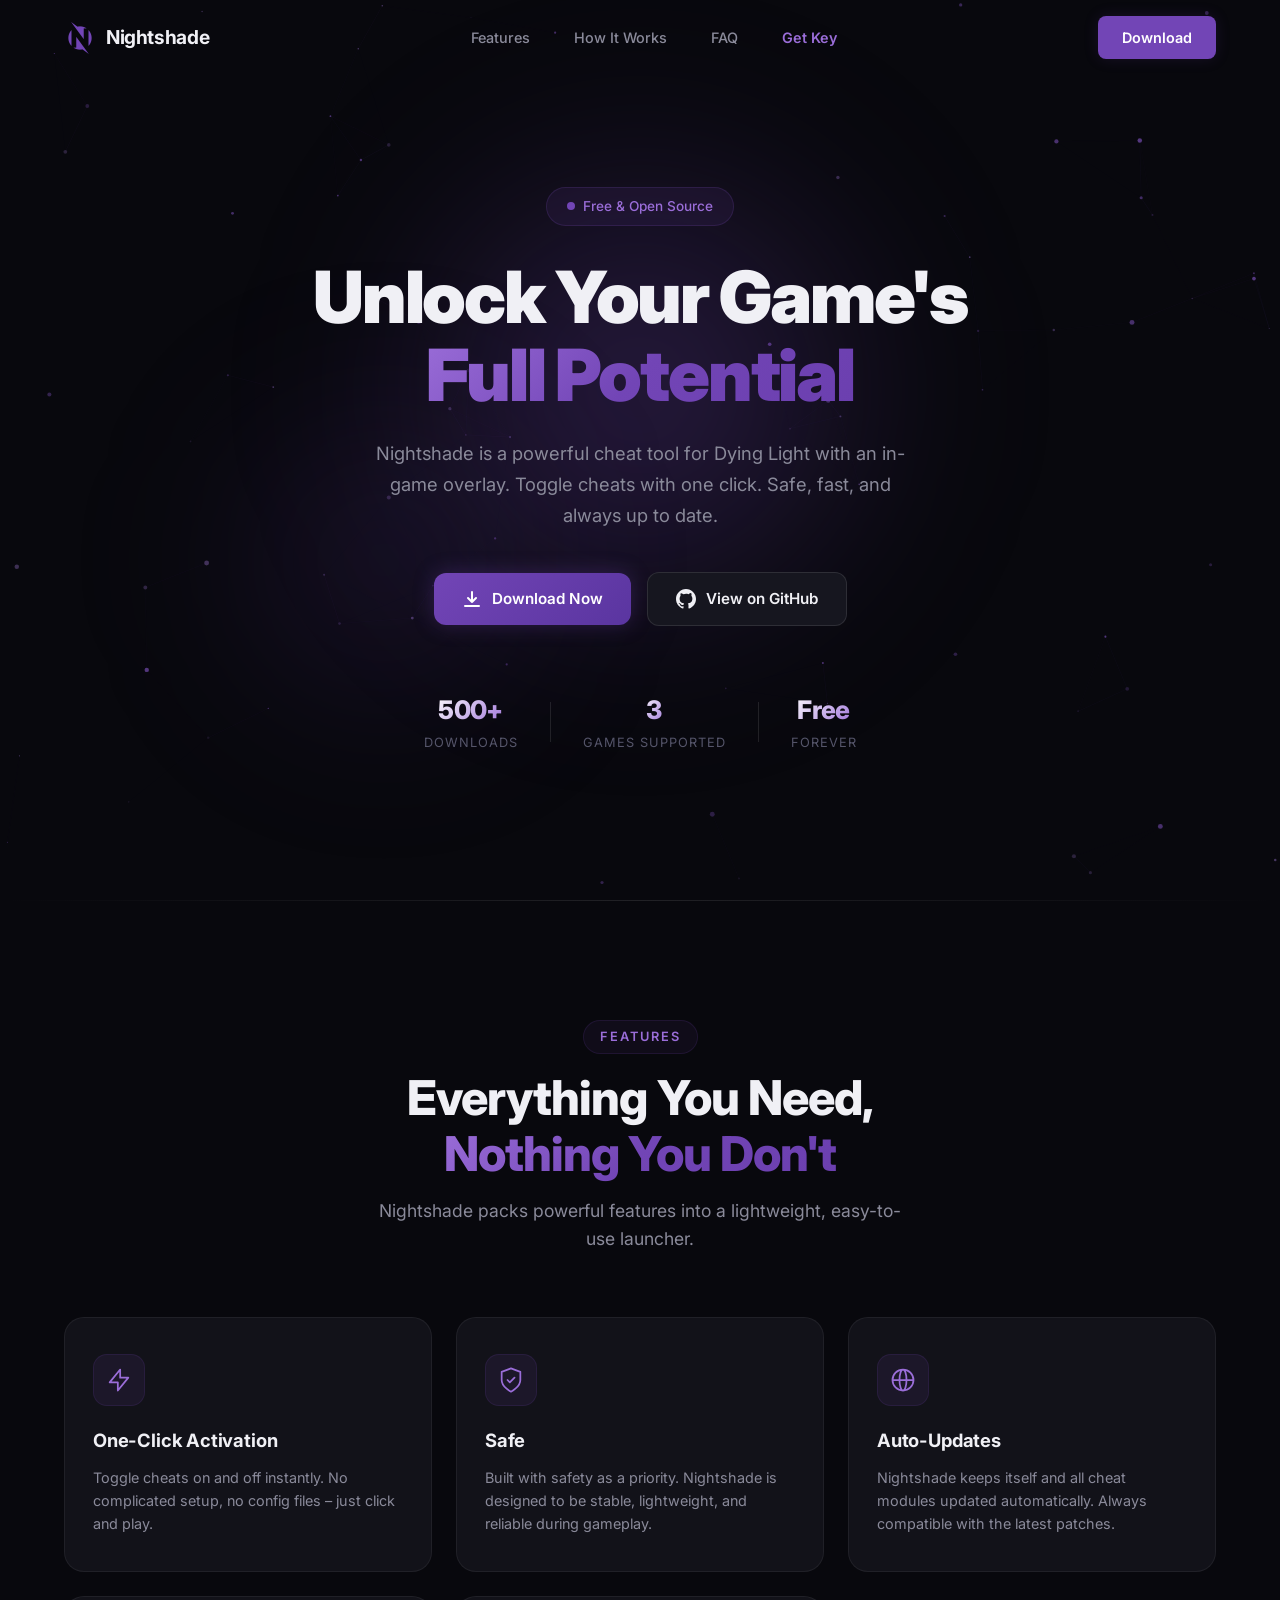
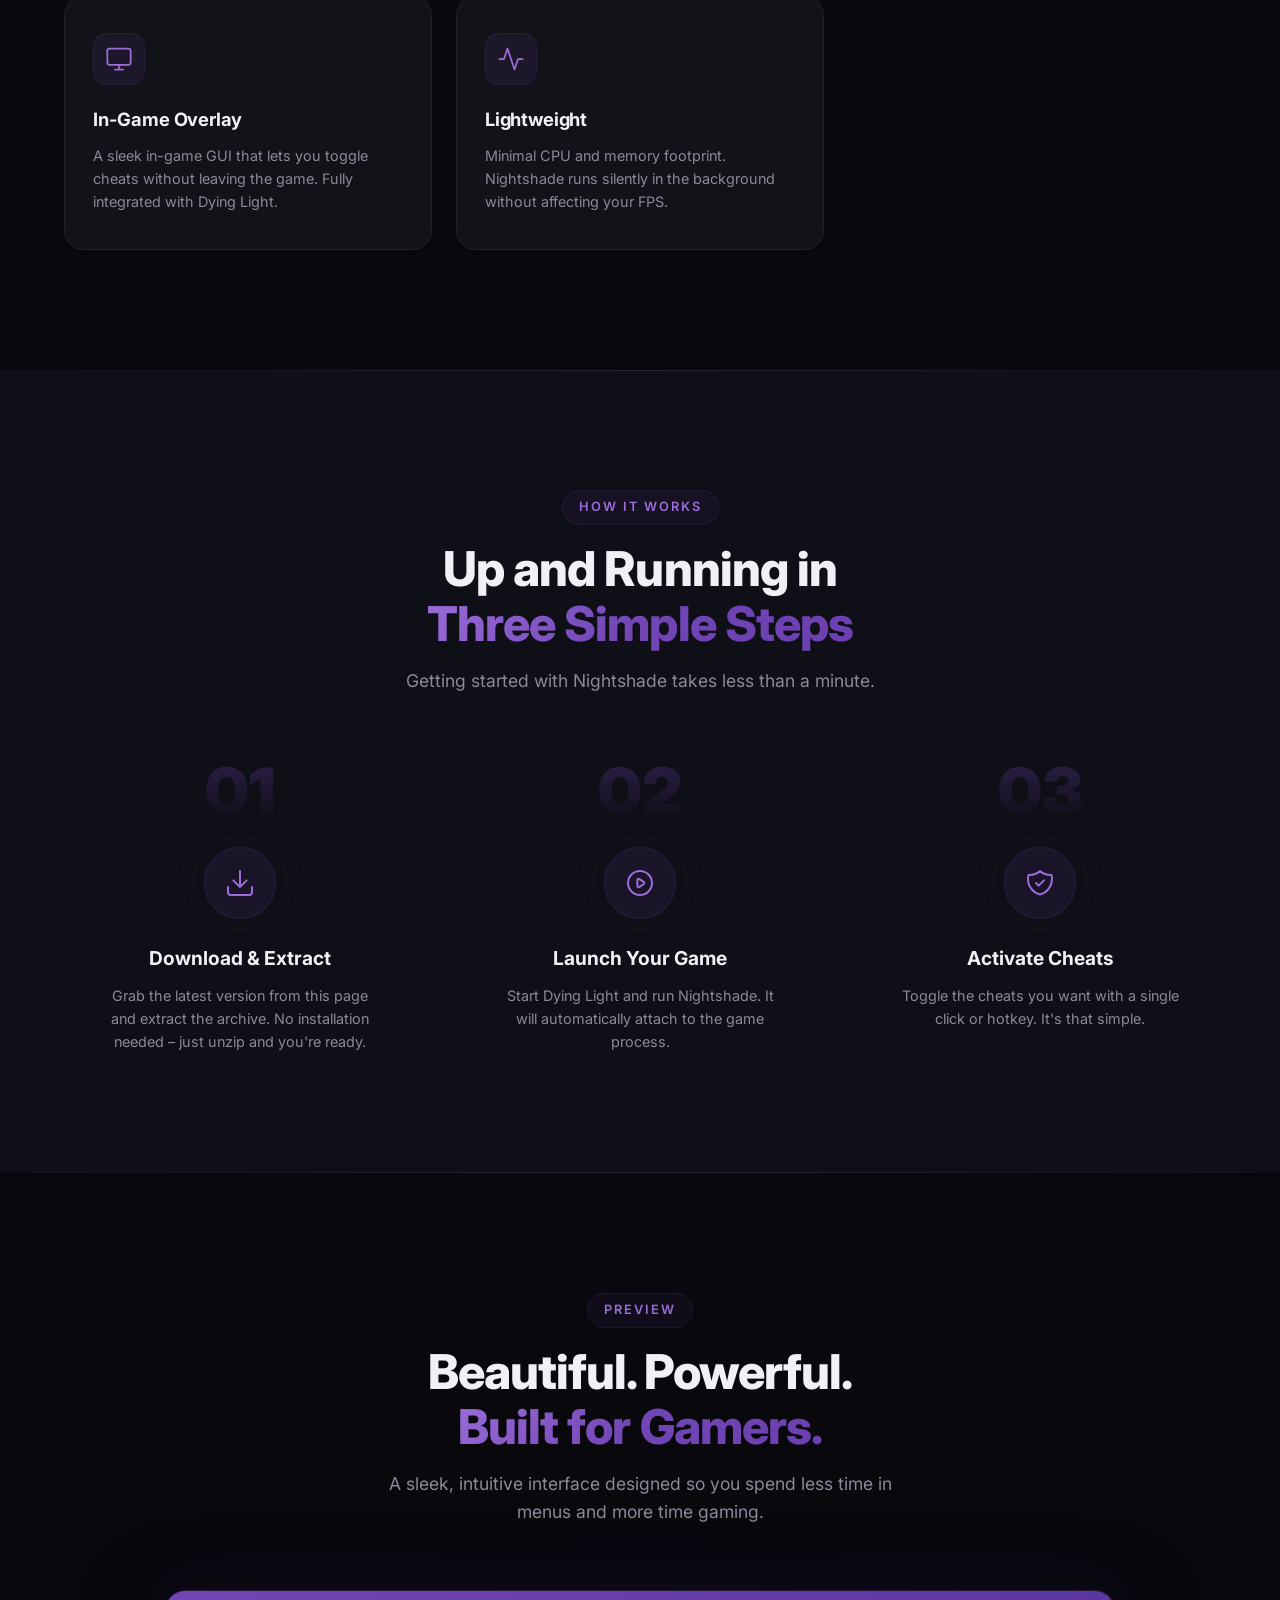
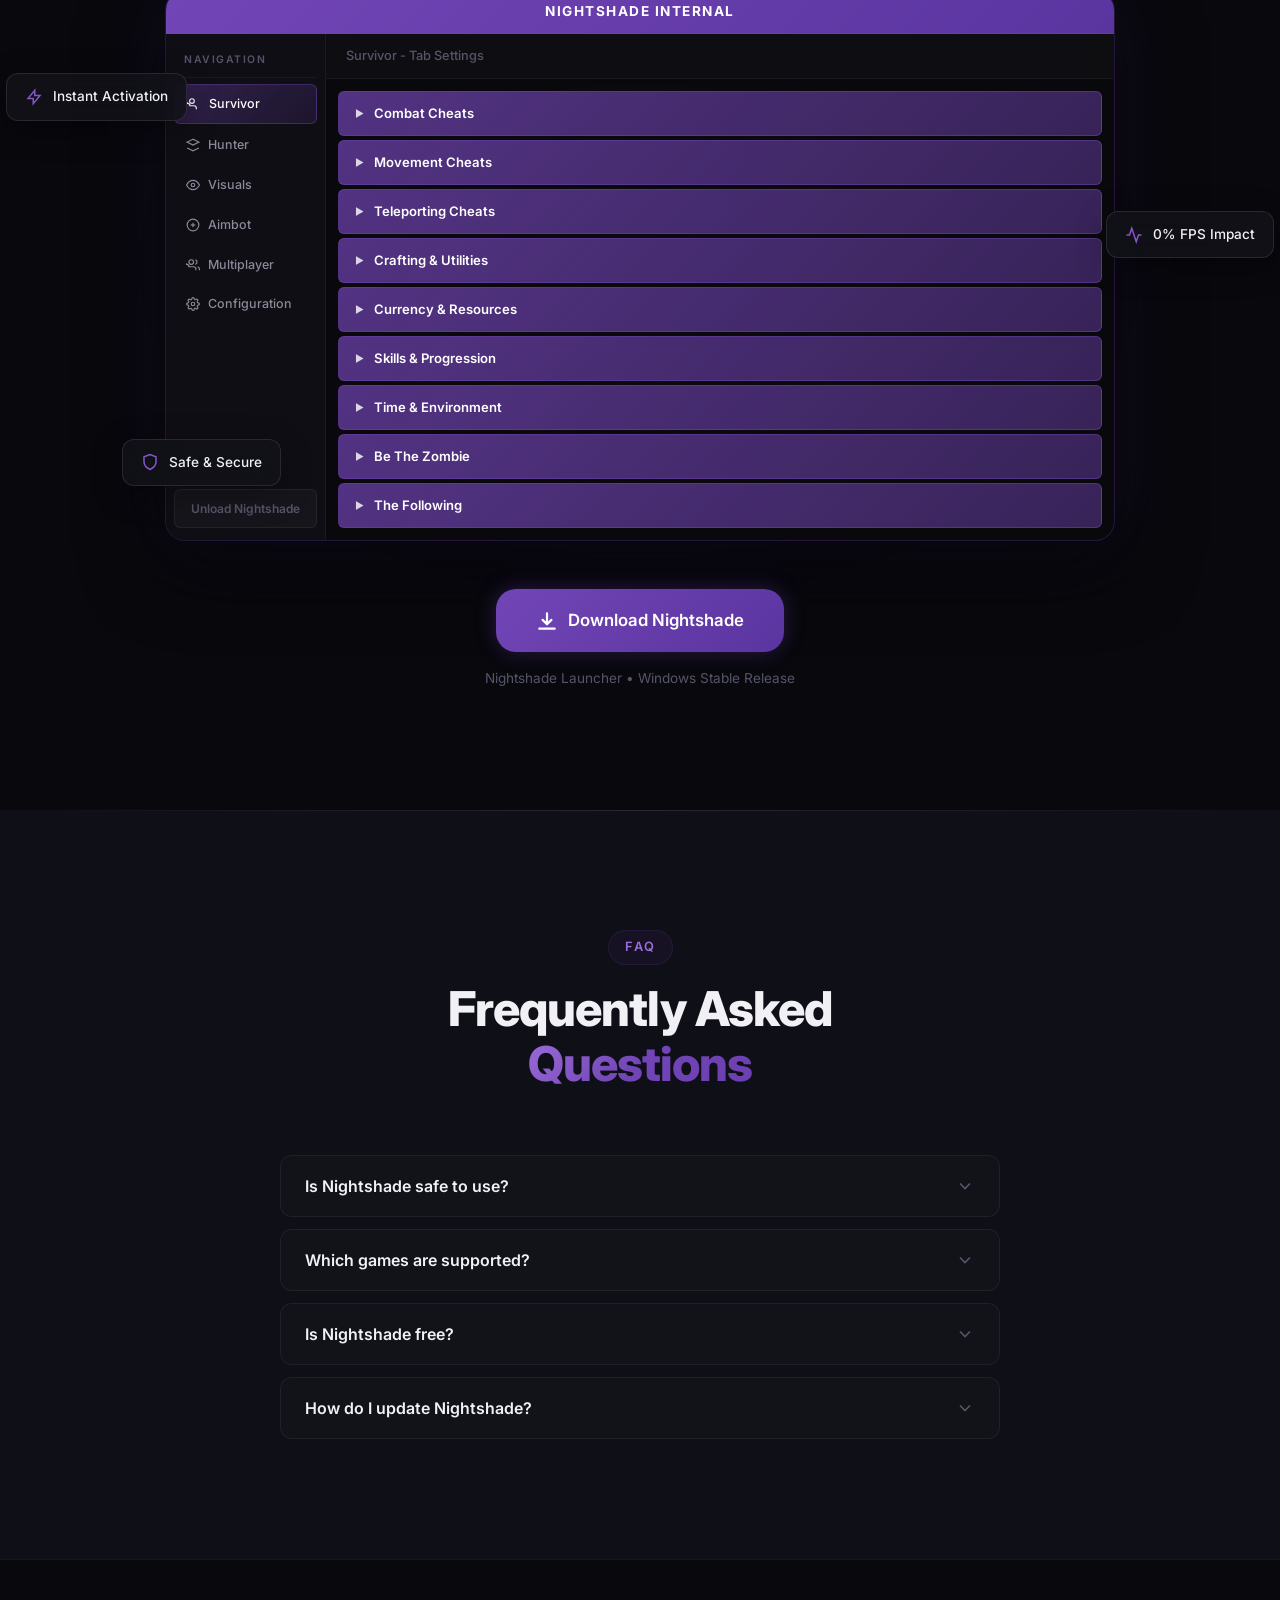
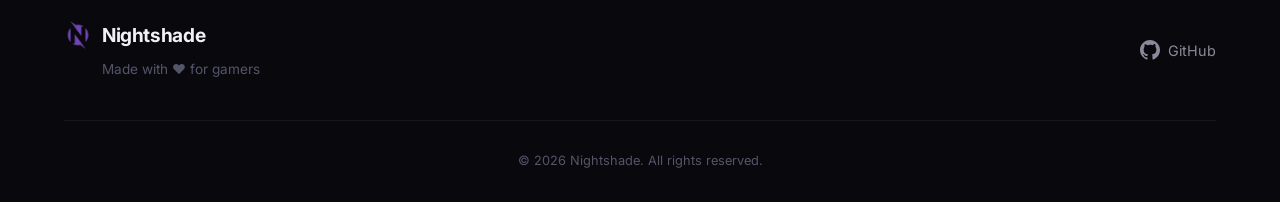
==== index.html @ 6ecc6e7d "Add files via upload" ====
<!DOCTYPE html>
<html lang="en">

<head>
    <meta charset="UTF-8">
    <meta name="viewport" content="width=device-width, initial-scale=1.0">
    <title>Nightshade – Unlock Your Game's Full Potential</title>
    <meta name="description"
        content="Nightshade is a powerful cheat tool for Dying Light. One-click activation, auto-updates, and an in-game overlay. Download now for free.">
    <meta name="theme-color" content="#8657C9">
    <meta property="og:title" content="Nightshade – Game Cheat Launcher">
    <meta property="og:description"
        content="Unlock Dying Light's full potential with Nightshade. One-click cheats with a powerful in-game overlay.">
    <meta property="og:type" content="website">
    <link rel="preconnect" href="https://fonts.googleapis.com">
    <link rel="preconnect" href="https://fonts.gstatic.com" crossorigin>
    <link href="https://fonts.googleapis.com/css2?family=Inter:wght@300;400;500;600;700;800;900&display=swap"
        rel="stylesheet">
    <link rel="stylesheet" href="style.css">
</head>

<body>
    <nav class="navbar" id="navbar">
        <div class="nav-container">
            <a href="#" class="nav-logo">
                <img src="logo.png" alt="Nightshade Logo" class="logo-img">
                <span>Nightshade</span>
            </a>
            <ul class="nav-links" id="navLinks">
                <li><a href="#features">Features</a></li>
                <li><a href="#how-it-works">How It Works</a></li>
                <li><a href="#faq">FAQ</a></li>
                <li><a href="getkey.html" class="nav-link-highlight">Get Key</a></li>
            </ul>
            <a href="#download" class="nav-cta">Download</a>
            <button class="hamburger" id="hamburger" aria-label="Toggle menu">
                <span></span>
                <span></span>
                <span></span>
            </button>
        </div>
    </nav>
    <section class="hero" id="hero">
        <div class="hero-bg">
            <canvas id="particleCanvas"></canvas>
            <div class="hero-glow"></div>
            <div class="hero-glow hero-glow--2"></div>
        </div>
        <div class="hero-content">
            <div class="hero-badge">
                <span class="badge-dot"></span>
                Free & Open Source
            </div>
            <h1>Unlock Your Game's<br><span class="text-gradient">Full Potential</span></h1>
            <p class="hero-subtitle">Nightshade is a powerful cheat tool for Dying Light with an in-game overlay. Toggle
                cheats with one click. Safe, fast, and always up to date.</p>
            <div class="hero-actions">
                <a href="#download" class="btn btn-primary btn-lg" id="heroDownload">
                    <svg width="20" height="20" viewBox="0 0 20 20" fill="none">
                        <path d="M10 3v10m0 0l-4-4m4 4l4-4M3 17h14" stroke="currentColor" stroke-width="2"
                            stroke-linecap="round" stroke-linejoin="round" />
                    </svg>
                    Download Now
                </a>
                <a href="https://github.com" target="_blank" class="btn btn-ghost btn-lg">
                    <svg width="20" height="20" viewBox="0 0 20 20" fill="currentColor">
                        <path fill-rule="evenodd"
                            d="M10 0C4.477 0 0 4.477 0 10c0 4.42 2.865 8.166 6.839 9.489.5.092.682-.217.682-.482 0-.237-.009-.866-.013-1.7-2.782.604-3.369-1.34-3.369-1.34-.454-1.156-1.11-1.463-1.11-1.463-.908-.62.069-.607.069-.607 1.003.07 1.531 1.03 1.531 1.03.892 1.529 2.341 1.087 2.91.831.092-.646.35-1.086.636-1.336-2.22-.253-4.555-1.11-4.555-4.943 0-1.091.39-1.984 1.029-2.683-.103-.253-.446-1.27.098-2.647 0 0 .84-.269 2.75 1.025A9.578 9.578 0 0110 4.836c.85.004 1.705.115 2.504.337 1.909-1.294 2.747-1.025 2.747-1.025.546 1.377.203 2.394.1 2.647.64.699 1.028 1.592 1.028 2.683 0 3.842-2.339 4.687-4.566 4.935.359.309.678.919.678 1.852 0 1.336-.012 2.415-.012 2.743 0 .267.18.578.688.48C17.138 18.163 20 14.418 20 10c0-5.523-4.477-10-10-10z" />
                    </svg>
                    View on GitHub
                </a>
            </div>
            <div class="hero-stats">
                <div class="stat">
                    <span class="stat-number">500+</span>
                    <span class="stat-label">Downloads</span>
                </div>
                <div class="stat-divider"></div>
                <div class="stat">
                    <span class="stat-number">3</span>
                    <span class="stat-label">Games Supported</span>
                </div>
                <div class="stat-divider"></div>
                <div class="stat">
                    <span class="stat-number">Free</span>
                    <span class="stat-label">Forever</span>
                </div>
            </div>
        </div>
    </section>
    <section class="features" id="features">
        <div class="container">
            <div class="section-header">
                <span class="section-tag">Features</span>
                <h2>Everything You Need,<br><span class="text-gradient">Nothing You Don't</span></h2>
                <p>Nightshade packs powerful features into a lightweight, easy-to-use launcher.</p>
            </div>
            <div class="features-grid">
                <div class="feature-card" data-animate>
                    <div class="feature-icon">
                        <svg width="28" height="28" viewBox="0 0 24 24" fill="none" stroke="currentColor"
                            stroke-width="1.5">
                            <path d="M13 10V3L4 14h7v7l9-11h-7z" stroke-linecap="round" stroke-linejoin="round" />
                        </svg>
                    </div>
                    <h3>One-Click Activation</h3>
                    <p>Toggle cheats on and off instantly. No complicated setup, no config files – just click and play.
                    </p>
                </div>
                <div class="feature-card" data-animate>
                    <div class="feature-icon">
                        <svg width="28" height="28" viewBox="0 0 24 24" fill="none" stroke="currentColor"
                            stroke-width="1.5">
                            <path d="M12 22s8-4 8-10V5l-8-3-8 3v7c0 6 8 10 8 10z" stroke-linecap="round"
                                stroke-linejoin="round" />
                            <path d="M9 12l2 2 4-4" stroke-linecap="round" stroke-linejoin="round" />
                        </svg>
                    </div>
                    <h3>Safe</h3>
                    <p>Built with safety as a priority. Nightshade is designed to be stable, lightweight, and reliable
                        during gameplay.</p>
                </div>
                <div class="feature-card" data-animate>
                    <div class="feature-icon">
                        <svg width="28" height="28" viewBox="0 0 24 24" fill="none" stroke="currentColor"
                            stroke-width="1.5">
                            <path
                                d="M21 12a9 9 0 01-9 9m9-9a9 9 0 00-9-9m9 9H3m9 9a9 9 0 01-9-9m9 9c1.657 0 3-4.03 3-9s-1.343-9-3-9m0 18c-1.657 0-3-4.03-3-9s1.343-9 3-9m-9 9a9 9 0 019-9"
                                stroke-linecap="round" stroke-linejoin="round" />
                        </svg>
                    </div>
                    <h3>Auto-Updates</h3>
                    <p>Nightshade keeps itself and all cheat modules updated automatically. Always compatible with the
                        latest patches.</p>
                </div>
                <div class="feature-card" data-animate>
                    <div class="feature-icon">
                        <svg width="28" height="28" viewBox="0 0 24 24" fill="none" stroke="currentColor"
                            stroke-width="1.5">
                            <rect x="2" y="3" width="20" height="14" rx="2" ry="2" />
                            <path d="M8 21h8M12 17v4" />
                        </svg>
                    </div>
                    <h3>In-Game Overlay</h3>
                    <p>A sleek in-game GUI that lets you toggle cheats without leaving the game. Fully integrated with
                        Dying Light.</p>
                </div>

                <div class="feature-card" data-animate>
                    <div class="feature-icon">
                        <svg width="28" height="28" viewBox="0 0 24 24" fill="none" stroke="currentColor"
                            stroke-width="1.5">
                            <path d="M22 12h-4l-3 9L9 3l-3 9H2" stroke-linecap="round" stroke-linejoin="round" />
                        </svg>
                    </div>
                    <h3>Lightweight</h3>
                    <p>Minimal CPU and memory footprint. Nightshade runs silently in the background without affecting
                        your FPS.</p>
                </div>
            </div>
        </div>
    </section>
    <section class="how-it-works" id="how-it-works">
        <div class="container">
            <div class="section-header">
                <span class="section-tag">How It Works</span>
                <h2>Up and Running in<br><span class="text-gradient">Three Simple Steps</span></h2>
                <p>Getting started with Nightshade takes less than a minute.</p>
            </div>
            <div class="steps">
                <div class="step" data-animate>
                    <div class="step-number">01</div>
                    <div class="step-connector"></div>
                    <div class="step-content">
                        <div class="step-icon">
                            <svg width="32" height="32" viewBox="0 0 24 24" fill="none" stroke="currentColor"
                                stroke-width="1.5">
                                <path d="M21 15v4a2 2 0 01-2 2H5a2 2 0 01-2-2v-4M7 10l5 5 5-5M12 15V3"
                                    stroke-linecap="round" stroke-linejoin="round" />
                            </svg>
                        </div>
                        <h3>Download & Extract</h3>
                        <p>Grab the latest version from this page and extract the archive. No installation needed – just
                            unzip and you're ready.</p>
                    </div>
                </div>
                <div class="step" data-animate>
                    <div class="step-number">02</div>
                    <div class="step-connector"></div>
                    <div class="step-content">
                        <div class="step-icon">
                            <svg width="32" height="32" viewBox="0 0 24 24" fill="none" stroke="currentColor"
                                stroke-width="1.5">
                                <path
                                    d="M14.752 11.168l-3.197-2.132A1 1 0 0010 9.87v4.263a1 1 0 001.555.832l3.197-2.132a1 1 0 000-1.664z" />
                                <path d="M21 12a9 9 0 11-18 0 9 9 0 0118 0z" />
                            </svg>
                        </div>
                        <h3>Launch Your Game</h3>
                        <p>Start Dying Light and run Nightshade. It will automatically attach to the game process.</p>
                    </div>
                </div>
                <div class="step" data-animate>
                    <div class="step-number">03</div>
                    <div class="step-connector"></div>
                    <div class="step-content">
                        <div class="step-icon">
                            <svg width="32" height="32" viewBox="0 0 24 24" fill="none" stroke="currentColor"
                                stroke-width="1.5">
                                <path
                                    d="M9 12l2 2 4-4m5.618-4.016A11.955 11.955 0 0112 2.944a11.955 11.955 0 01-8.618 3.04A12.02 12.02 0 003 9c0 5.591 3.824 10.29 9 11.622 5.176-1.332 9-6.03 9-11.622 0-1.042-.133-2.052-.382-3.016z"
                                    stroke-linecap="round" stroke-linejoin="round" />
                            </svg>
                        </div>
                        <h3>Activate Cheats</h3>
                        <p>Toggle the cheats you want with a single click or hotkey. It's that simple.</p>
                    </div>
                </div>
            </div>
        </div>
    </section>
    <section class="app-preview" id="download">
        <div class="container">
            <div class="section-header">
                <span class="section-tag">Preview</span>
                <h2>Beautiful. Powerful.<br><span class="text-gradient">Built for Gamers.</span></h2>
                <p>A sleek, intuitive interface designed so you spend less time in menus and more time gaming.</p>
            </div>
            <div class="preview-wrapper">
                <div class="preview-glow"></div>
                <div class="overlay-gui">
                    <div class="overlay-titlebar">
                        <span class="overlay-title-text">Nightshade Internal</span>
                    </div>
                    <div class="overlay-body">
                        <div class="overlay-sidebar">
                            <div class="overlay-sidebar-label">Navigation</div>
                            <div class="overlay-nav-item active">
                                <svg width="14" height="14" viewBox="0 0 24 24" fill="none" stroke="currentColor"
                                    stroke-width="2">
                                    <path d="M16 21v-2a4 4 0 00-4-4H5a4 4 0 00-4-4v-2" />
                                    <circle cx="8.5" cy="7" r="4" />
                                </svg>
                                Survivor
                            </div>
                            <div class="overlay-nav-item">
                                <svg width="14" height="14" viewBox="0 0 24 24" fill="none" stroke="currentColor"
                                    stroke-width="2">
                                    <path d="M12 2L2 7l10 5 10-5-10-5z" />
                                    <path d="M2 17l10 5 10-5" />
                                </svg>
                                Hunter
                            </div>
                            <div class="overlay-nav-item">
                                <svg width="14" height="14" viewBox="0 0 24 24" fill="none" stroke="currentColor"
                                    stroke-width="2">
                                    <path d="M1 12s4-8 11-8 11 8 11 8-4 8-11 8-11-8-11-8z" />
                                    <circle cx="12" cy="12" r="3" />
                                </svg>
                                Visuals
                            </div>
                            <div class="overlay-nav-item">
                                <svg width="14" height="14" viewBox="0 0 24 24" fill="none" stroke="currentColor"
                                    stroke-width="2">
                                    <circle cx="12" cy="12" r="10" />
                                    <line x1="12" y1="8" x2="12" y2="16" />
                                    <line x1="8" y1="12" x2="16" y2="12" />
                                </svg>
                                Aimbot
                            </div>
                            <div class="overlay-nav-item">
                                <svg width="14" height="14" viewBox="0 0 24 24" fill="none" stroke="currentColor"
                                    stroke-width="2">
                                    <path d="M17 21v-2a4 4 0 00-4-4H5a4 4 0 00-4-4v-2" />
                                    <circle cx="9" cy="7" r="4" />
                                    <path d="M23 21v-2a4 4 0 00-3-3.87" />
                                    <path d="M16 3.13a4 4 0 010 7.75" />
                                </svg>
                                Multiplayer
                            </div>
                            <div class="overlay-nav-item">
                                <svg width="14" height="14" viewBox="0 0 24 24" fill="none" stroke="currentColor"
                                    stroke-width="2">
                                    <circle cx="12" cy="12" r="3" />
                                    <path
                                        d="M19.4 15a1.65 1.65 0 00.33 1.82l.06.06a2 2 0 010 2.83 2 2 0 01-2.83 0l-.06-.06a1.65 1.65 0 00-1.82-.33 1.65 1.65 0 00-1 1.51V21a2 2 0 01-4 0v-.09A1.65 1.65 0 009 19.4a1.65 1.65 0 00-1.82.33l-.06.06a2 2 0 01-2.83-2.83l.06-.06A1.65 1.65 0 004.68 15a1.65 1.65 0 00-1.51-1H3a2 2 0 010-4h.09A1.65 1.65 0 004.6 9a1.65 1.65 0 00-.33-1.82l-.06-.06a2 2 0 012.83-2.83l.06.06A1.65 1.65 0 009 4.68a1.65 1.65 0 001-1.51V3a2 2 0 014 0v.09a1.65 1.65 0 001 1.51 1.65 1.65 0 001.82-.33l.06-.06a2 2 0 012.83 2.83l-.06.06A1.65 1.65 0 0019.4 9a1.65 1.65 0 001.51 1H21a2 2 0 010 4h-.09a1.65 1.65 0 00-1.51 1z" />
                                </svg>
                                Configuration
                            </div>
                            <div class="overlay-unload-btn">Unload Nightshade</div>
                        </div>
                        <div class="overlay-content">
                            <div class="overlay-content-header">
                                <span>Survivor - Tab Settings</span>
                            </div>
                            <div class="overlay-categories">
                                <div class="overlay-category">
                                    <span class="overlay-category-arrow">▶</span>
                                    <span>Combat Cheats</span>
                                </div>
                                <div class="overlay-category">
                                    <span class="overlay-category-arrow">▶</span>
                                    <span>Movement Cheats</span>
                                </div>
                                <div class="overlay-category">
                                    <span class="overlay-category-arrow">▶</span>
                                    <span>Teleporting Cheats</span>
                                </div>
                                <div class="overlay-category">
                                    <span class="overlay-category-arrow">▶</span>
                                    <span>Crafting & Utilities</span>
                                </div>
                                <div class="overlay-category">
                                    <span class="overlay-category-arrow">▶</span>
                                    <span>Currency & Resources</span>
                                </div>
                                <div class="overlay-category">
                                    <span class="overlay-category-arrow">▶</span>
                                    <span>Skills & Progression</span>
                                </div>
                                <div class="overlay-category">
                                    <span class="overlay-category-arrow">▶</span>
                                    <span>Time & Environment</span>
                                </div>
                                <div class="overlay-category">
                                    <span class="overlay-category-arrow">▶</span>
                                    <span>Be The Zombie</span>
                                </div>
                                <div class="overlay-category">
                                    <span class="overlay-category-arrow">▶</span>
                                    <span>The Following</span>
                                </div>
                            </div>
                        </div>
                    </div>
                </div>
                <div class="preview-cards">
                    <div class="preview-float-card float-card--1">
                        <svg width="18" height="18" viewBox="0 0 24 24" fill="none" stroke="#8657C9" stroke-width="2">
                            <path d="M13 10V3L4 14h7v7l9-11h-7z" />
                        </svg>
                        <span>Instant Activation</span>
                    </div>
                    <div class="preview-float-card float-card--2">
                        <svg width="18" height="18" viewBox="0 0 24 24" fill="none" stroke="#8657C9" stroke-width="2">
                            <path d="M22 12h-4l-3 9L9 3l-3 9H2" />
                        </svg>
                        <span>0% FPS Impact</span>
                    </div>
                    <div class="preview-float-card float-card--3">
                        <svg width="18" height="18" viewBox="0 0 24 24" fill="none" stroke="#8657C9" stroke-width="2">
                            <path d="M12 22s8-4 8-10V5l-8-3-8 3v7c0 6 8 10 8 10z" />
                        </svg>
                        <span>Safe & Secure</span>
                    </div>
                </div>
            </div>
            <div class="download-section">
                <a href="#download" class="btn btn-primary btn-xl">
                    <svg width="22" height="22" viewBox="0 0 20 20" fill="none">
                        <path d="M10 3v10m0 0l-4-4m4 4l4-4M3 17h14" stroke="currentColor" stroke-width="2"
                            stroke-linecap="round" stroke-linejoin="round" />
                    </svg>
                    Download Nightshade
                </a>
                <span class="download-info">Nightshade Launcher • Windows Stable Release</span>
            </div>
        </div>
    </section>
    <section class="faq" id="faq">
        <div class="container">
            <div class="section-header">
                <span class="section-tag">FAQ</span>
                <h2>Frequently Asked<br><span class="text-gradient">Questions</span></h2>
            </div>
            <div class="faq-list">
                <div class="faq-item" data-animate>
                    <button class="faq-question" aria-expanded="false">
                        <span>Is Nightshade safe to use?</span>
                        <svg class="faq-chevron" width="20" height="20" viewBox="0 0 24 24" fill="none"
                            stroke="currentColor" stroke-width="2">
                            <path d="M6 9l6 6 6-6" />
                        </svg>
                    </button>
                    <div class="faq-answer">
                        <p>Yes. Nightshade is open-source and doesn't contain any malware or unwanted software. You can
                            inspect the source code yourself on GitHub. We recommend using it only in single-player
                            games to avoid any issues.</p>
                    </div>
                </div>
                <div class="faq-item" data-animate>
                    <button class="faq-question" aria-expanded="false">
                        <span>Which games are supported?</span>
                        <svg class="faq-chevron" width="20" height="20" viewBox="0 0 24 24" fill="none"
                            stroke="currentColor" stroke-width="2">
                            <path d="M6 9l6 6 6-6" />
                        </svg>
                    </button>
                    <div class="faq-answer">
                        <p>Nightshade currently supports Dying Light. It features an in-game overlay with dozens of
                            cheats organized into categories like Combat, Movement, Crafting, and more.</p>
                    </div>
                </div>
                <div class="faq-item" data-animate>
                    <button class="faq-question" aria-expanded="false">
                        <span>Is Nightshade free?</span>
                        <svg class="faq-chevron" width="20" height="20" viewBox="0 0 24 24" fill="none"
                            stroke="currentColor" stroke-width="2">
                            <path d="M6 9l6 6 6-6" />
                        </svg>
                    </button>
                    <div class="faq-answer">
                        <p>Absolutely. Nightshade is completely free and always will be. No premium tiers, no
                            subscriptions, no hidden fees.</p>
                    </div>
                </div>
                <div class="faq-item" data-animate>
                    <button class="faq-question" aria-expanded="false">
                        <span>How do I update Nightshade?</span>
                        <svg class="faq-chevron" width="20" height="20" viewBox="0 0 24 24" fill="none"
                            stroke="currentColor" stroke-width="2">
                            <path d="M6 9l6 6 6-6" />
                        </svg>
                    </button>
                    <div class="faq-answer">
                        <p>Nightshade automatically checks for updates on launch. When a new version is available, it
                            will prompt you to update. You can also manually download the latest version from this page.
                        </p>
                    </div>
                </div>
            </div>
        </div>
    </section>
    <footer class="footer">
        <div class="container">
            <div class="footer-content">
                <div class="footer-brand">
                    <a href="#" class="nav-logo">
                        <img src="logo.png" alt="Nightshade Logo" class="logo-img logo-img--sm">
                        <span>Nightshade</span>
                    </a>
                    <p>Made with ♥ for gamers</p>
                </div>
                <div class="footer-links">
                    <a href="https://github.com" target="_blank">
                        <svg width="20" height="20" viewBox="0 0 20 20" fill="currentColor">
                            <path fill-rule="evenodd"
                                d="M10 0C4.477 0 0 4.477 0 10c0 4.42 2.865 8.166 6.839 9.489.5.092.682-.217.682-.482 0-.237-.009-.866-.013-1.7-2.782.604-3.369-1.34-3.369-1.34-.454-1.156-1.11-1.463-1.11-1.463-.908-.62.069-.607.069-.607 1.003.07 1.531 1.03 1.531 1.03.892 1.529 2.341 1.087 2.91.831.092-.646.35-1.086.636-1.336-2.22-.253-4.555-1.11-4.555-4.943 0-1.091.39-1.984 1.029-2.683-.103-.253-.446-1.27.098-2.647 0 0 .84-.269 2.75 1.025A9.578 9.578 0 0110 4.836c.85.004 1.705.115 2.504.337 1.909-1.294 2.747-1.025 2.747-1.025.546 1.377.203 2.394.1 2.647.64.699 1.028 1.592 1.028 2.683 0 3.842-2.339 4.687-4.566 4.935.359.309.678.919.678 1.852 0 1.336-.012 2.415-.012 2.743 0 .267.18.578.688.48C17.138 18.163 20 14.418 20 10c0-5.523-4.477-10-10-10z" />
                        </svg>
                        GitHub
                    </a>
                </div>
            </div>
            <div class="footer-bottom">
                <p>&copy; 2026 Nightshade. All rights reserved.</p>
            </div>
        </div>
    </footer>

    <script src="script.js"></script>
</body>

</html>
---- style.css ----
:root {
    --primary: #7245B6;
    --primary-light: #9A6DD8;
    --primary-dark: #5A35A0;
    --primary-glow: rgba(114, 69, 182, 0.35);
    --primary-glow-soft: rgba(114, 69, 182, 0.15);

    --bg: #08080D;
    --bg-surface: #0F0F17;
    --bg-surface-light: #16161F;
    --bg-surface-lighter: #1E1E2A;
    --bg-card: #121219;

    --border: rgba(255, 255, 255, 0.06);
    --border-light: rgba(255, 255, 255, 0.1);

    --text: #F0F0F5;
    --text-secondary: #8A8A9A;
    --text-muted: #55556A;

    --radius: 12px;
    --radius-lg: 20px;
    --radius-xl: 28px;

    --transition: 0.3s cubic-bezier(0.4, 0, 0.2, 1);
    --transition-slow: 0.5s cubic-bezier(0.4, 0, 0.2, 1);

    --font: 'Inter', -apple-system, BlinkMacSystemFont, 'Segoe UI', sans-serif;
}

*,
*::before,
*::after {
    margin: 0;
    padding: 0;
    box-sizing: border-box;
}

html {
    scroll-behavior: smooth;
    scrollbar-width: thin;
    scrollbar-color: var(--primary-dark) var(--bg);
}

body {
    font-family: var(--font);
    background: var(--bg);
    color: var(--text);
    line-height: 1.6;
    overflow-x: hidden;
    -webkit-font-smoothing: antialiased;
    -moz-osx-font-smoothing: grayscale;
}

::-webkit-scrollbar {
    width: 8px;
}

::-webkit-scrollbar-track {
    background: var(--bg);
}

::-webkit-scrollbar-thumb {
    background: var(--primary-dark);
    border-radius: 4px;
}

a {
    color: inherit;
    text-decoration: none;
}

img {
    max-width: 100%;
    display: block;
}

button {
    cursor: pointer;
    border: none;
    background: none;
    font-family: inherit;
    color: inherit;
}

.container {
    max-width: 1200px;
    margin: 0 auto;
    padding: 0 24px;
}

.text-gradient {
    background: linear-gradient(135deg, var(--primary-light), var(--primary), #6B3FAF);
    -webkit-background-clip: text;
    -webkit-text-fill-color: transparent;
    background-clip: text;
}

.section-header {
    text-align: center;
    margin-bottom: 64px;
}

.section-tag {
    display: inline-block;
    font-size: 0.8rem;
    font-weight: 600;
    letter-spacing: 2px;
    text-transform: uppercase;
    color: var(--primary-light);
    margin-bottom: 16px;
    padding: 6px 16px;
    border: 1px solid var(--primary-glow-soft);
    border-radius: 100px;
    background: rgba(114, 69, 182, 0.08);
}

.section-header h2 {
    font-size: clamp(2rem, 4vw, 3rem);
    font-weight: 800;
    line-height: 1.15;
    margin-bottom: 16px;
    letter-spacing: -0.02em;
}

.section-header p {
    font-size: 1.1rem;
    color: var(--text-secondary);
    max-width: 540px;
    margin: 0 auto;
}

.btn {
    display: inline-flex;
    align-items: center;
    gap: 10px;
    font-weight: 600;
    border-radius: var(--radius);
    transition: var(--transition);
    white-space: nowrap;
    position: relative;
    overflow: hidden;
}

.btn-primary {
    background: linear-gradient(135deg, var(--primary), var(--primary-dark));
    color: #fff;
    box-shadow: 0 0 20px var(--primary-glow), 0 4px 15px rgba(0, 0, 0, 0.3);
}

.btn-primary::before {
    content: '';
    position: absolute;
    inset: 0;
    background: linear-gradient(135deg, var(--primary-light), var(--primary));
    opacity: 0;
    transition: var(--transition);
}

.btn-primary:hover::before {
    opacity: 1;
}

.btn-primary:hover {
    transform: translateY(-2px);
    box-shadow: 0 0 40px var(--primary-glow), 0 8px 25px rgba(0, 0, 0, 0.4);
}

.btn-primary svg,
.btn-primary span {
    position: relative;
    z-index: 1;
}

.btn-ghost {
    background: var(--bg-surface-light);
    color: var(--text);
    border: 1px solid var(--border-light);
}

.btn-ghost:hover {
    background: var(--bg-surface-lighter);
    border-color: rgba(255, 255, 255, 0.15);
    transform: translateY(-2px);
}

.btn-lg {
    padding: 14px 28px;
    font-size: 0.95rem;
}

.btn-xl {
    padding: 18px 40px;
    font-size: 1.05rem;
    border-radius: var(--radius-lg);
}

.navbar {
    position: fixed;
    top: 0;
    left: 0;
    right: 0;
    z-index: 1000;
    padding: 16px 0;
    transition: var(--transition);
}

.navbar.scrolled {
    padding: 10px 0;
    background: rgba(8, 8, 13, 0.8);
    backdrop-filter: blur(20px) saturate(180%);
    -webkit-backdrop-filter: blur(20px) saturate(180%);
    border-bottom: 1px solid var(--border);
}

.nav-container {
    max-width: 1200px;
    margin: 0 auto;
    padding: 0 24px;
    display: flex;
    align-items: center;
    justify-content: space-between;
}

.nav-logo {
    display: flex;
    align-items: center;
    gap: 10px;
    font-weight: 700;
    font-size: 1.2rem;
    letter-spacing: -0.02em;
}

.logo-img {
    width: 32px;
    height: 32px;
    object-fit: contain;
}

.logo-img--sm {
    width: 28px;
    height: 28px;
}

.nav-links {
    display: flex;
    list-style: none;
    gap: 8px;
}

.nav-links a {
    padding: 8px 18px;
    border-radius: 8px;
    font-size: 0.9rem;
    font-weight: 500;
    color: var(--text-secondary);
    transition: var(--transition);
}

.nav-links a:hover {
    color: var(--text);
    background: var(--bg-surface-light);
}

.nav-cta {
    padding: 10px 24px;
    background: var(--primary);
    color: #fff;
    border-radius: 8px;
    font-weight: 600;
    font-size: 0.9rem;
    transition: var(--transition);
    box-shadow: 0 0 15px var(--primary-glow-soft);
}

.nav-cta:hover {
    background: var(--primary-light);
    transform: translateY(-1px);
    box-shadow: 0 0 25px var(--primary-glow);
}

.hamburger {
    display: none;
    flex-direction: column;
    gap: 5px;
    padding: 4px;
}

.hamburger span {
    width: 24px;
    height: 2px;
    background: var(--text);
    border-radius: 2px;
    transition: var(--transition);
}

.hero {
    position: relative;
    min-height: 100vh;
    display: flex;
    align-items: center;
    justify-content: center;
    padding: 120px 24px 80px;
    overflow: hidden;
}

.hero-bg {
    position: absolute;
    inset: 0;
    z-index: 0;
}

#particleCanvas {
    position: absolute;
    inset: 0;
    width: 100%;
    height: 100%;
}

.hero-glow {
    position: absolute;
    width: 600px;
    height: 600px;
    border-radius: 50%;
    background: radial-gradient(circle, var(--primary-glow) 0%, transparent 70%);
    top: 10%;
    left: 50%;
    transform: translateX(-50%);
    filter: blur(80px);
    animation: glowPulse 6s ease-in-out infinite;
}

.hero-glow--2 {
    width: 400px;
    height: 400px;
    background: radial-gradient(circle, rgba(107, 63, 175, 0.2) 0%, transparent 70%);
    top: 40%;
    left: 30%;
    animation-delay: -3s;
    animation-duration: 8s;
}

@keyframes glowPulse {

    0%,
    100% {
        opacity: 0.6;
        transform: translateX(-50%) scale(1);
    }

    50% {
        opacity: 1;
        transform: translateX(-50%) scale(1.15);
    }
}

.hero-content {
    position: relative;
    z-index: 1;
    text-align: center;
    max-width: 800px;
}

.hero-badge {
    display: inline-flex;
    align-items: center;
    gap: 8px;
    padding: 8px 20px;
    border-radius: 100px;
    font-size: 0.85rem;
    font-weight: 500;
    color: var(--primary-light);
    background: rgba(114, 69, 182, 0.1);
    border: 1px solid rgba(114, 69, 182, 0.2);
    margin-bottom: 32px;
    animation: fadeInUp 0.8s ease-out;
}

.badge-dot {
    width: 8px;
    height: 8px;
    background: var(--primary);
    border-radius: 50%;
    animation: dotPulse 2s ease-in-out infinite;
}

@keyframes dotPulse {

    0%,
    100% {
        opacity: 1;
        box-shadow: 0 0 0 0 var(--primary-glow);
    }

    50% {
        opacity: 0.8;
        box-shadow: 0 0 0 6px transparent;
    }
}

.hero h1 {
    font-size: clamp(2.8rem, 6vw, 4.5rem);
    font-weight: 900;
    line-height: 1.08;
    letter-spacing: -0.03em;
    margin-bottom: 24px;
    animation: fadeInUp 0.8s ease-out 0.1s both;
}

.hero-subtitle {
    font-size: 1.15rem;
    color: var(--text-secondary);
    max-width: 560px;
    margin: 0 auto 40px;
    line-height: 1.7;
    animation: fadeInUp 0.8s ease-out 0.2s both;
}

.hero-actions {
    display: flex;
    align-items: center;
    justify-content: center;
    gap: 16px;
    margin-bottom: 64px;
    animation: fadeInUp 0.8s ease-out 0.3s both;
    flex-wrap: wrap;
}

.hero-stats {
    display: flex;
    align-items: center;
    justify-content: center;
    gap: 32px;
    animation: fadeInUp 0.8s ease-out 0.4s both;
}

.stat {
    display: flex;
    flex-direction: column;
    align-items: center;
}

.stat-number {
    font-size: 1.6rem;
    font-weight: 800;
    letter-spacing: -0.02em;
    background: linear-gradient(135deg, #fff, var(--primary-light));
    -webkit-background-clip: text;
    -webkit-text-fill-color: transparent;
    background-clip: text;
}

.stat-label {
    font-size: 0.8rem;
    color: var(--text-muted);
    text-transform: uppercase;
    letter-spacing: 1px;
    margin-top: 2px;
}

.stat-divider {
    width: 1px;
    height: 40px;
    background: var(--border-light);
}

.features {
    padding: 120px 0;
    position: relative;
}

.features::before {
    content: '';
    position: absolute;
    top: 0;
    left: 0;
    right: 0;
    height: 1px;
    background: linear-gradient(90deg, transparent, var(--border-light), transparent);
}

.features-grid {
    display: grid;
    grid-template-columns: repeat(3, 1fr);
    gap: 24px;
}

.feature-card {
    background: var(--bg-card);
    border: 1px solid var(--border);
    border-radius: var(--radius-lg);
    padding: 36px 28px;
    transition: var(--transition);
    position: relative;
    overflow: hidden;
}

.feature-card::before {
    content: '';
    position: absolute;
    top: 0;
    left: 0;
    right: 0;
    height: 2px;
    background: linear-gradient(90deg, transparent, var(--primary), transparent);
    opacity: 0;
    transition: var(--transition);
}

.feature-card:hover {
    border-color: rgba(114, 69, 182, 0.2);
    transform: translateY(-4px);
    box-shadow: 0 8px 40px rgba(0, 0, 0, 0.3), 0 0 60px var(--primary-glow-soft);
}

.feature-card:hover::before {
    opacity: 1;
}

.feature-icon {
    width: 52px;
    height: 52px;
    border-radius: 14px;
    background: rgba(114, 69, 182, 0.1);
    border: 1px solid rgba(114, 69, 182, 0.15);
    display: flex;
    align-items: center;
    justify-content: center;
    margin-bottom: 20px;
    color: var(--primary-light);
    transition: var(--transition);
}

.feature-card:hover .feature-icon {
    background: rgba(114, 69, 182, 0.2);
    box-shadow: 0 0 20px var(--primary-glow-soft);
}

.feature-card h3 {
    font-size: 1.15rem;
    font-weight: 700;
    margin-bottom: 10px;
    letter-spacing: -0.01em;
}

.feature-card p {
    font-size: 0.9rem;
    color: var(--text-secondary);
    line-height: 1.6;
}

.how-it-works {
    padding: 120px 0;
    background: var(--bg-surface);
    position: relative;
}

.how-it-works::before,
.how-it-works::after {
    content: '';
    position: absolute;
    left: 0;
    right: 0;
    height: 1px;
    background: linear-gradient(90deg, transparent, var(--border-light), transparent);
}

.how-it-works::before {
    top: 0;
}

.how-it-works::after {
    bottom: 0;
}

.steps {
    display: grid;
    grid-template-columns: repeat(3, 1fr);
    gap: 48px;
    position: relative;
}

.step {
    text-align: center;
    position: relative;
}

.step-number {
    font-size: 4rem;
    font-weight: 900;
    background: linear-gradient(180deg, rgba(114, 69, 182, 0.3), transparent);
    -webkit-background-clip: text;
    -webkit-text-fill-color: transparent;
    background-clip: text;
    line-height: 1;
    margin-bottom: 24px;
}

.step-connector {
    display: none;
}

.step-icon {
    width: 72px;
    height: 72px;
    border-radius: 50%;
    background: rgba(114, 69, 182, 0.1);
    border: 1px solid rgba(114, 69, 182, 0.2);
    display: flex;
    align-items: center;
    justify-content: center;
    margin: 0 auto 24px;
    color: var(--primary-light);
    transition: var(--transition);
    position: relative;
}

.step-icon::before {
    content: '';
    position: absolute;
    inset: -12px;
    border-radius: 50%;
    border: 1px solid rgba(114, 69, 182, 0.12);
    transition: var(--transition);
}

.step-icon::after {
    content: '';
    position: absolute;
    inset: -24px;
    border-radius: 50%;
    border: 1px solid rgba(114, 69, 182, 0.06);
    transition: var(--transition);
}

.step:hover .step-icon {
    background: rgba(114, 69, 182, 0.2);
    box-shadow: 0 0 30px var(--primary-glow-soft);
    transform: scale(1.08);
}

.step:hover .step-icon::before {
    border-color: rgba(114, 69, 182, 0.25);
    inset: -14px;
}

.step:hover .step-icon::after {
    border-color: rgba(114, 69, 182, 0.12);
    inset: -28px;
}

.step-content h3 {
    font-size: 1.2rem;
    font-weight: 700;
    margin-bottom: 10px;
}

.step-content p {
    font-size: 0.9rem;
    color: var(--text-secondary);
    max-width: 280px;
    margin: 0 auto;
    line-height: 1.6;
}

.app-preview {
    padding: 120px 0;
    position: relative;
    overflow: hidden;
}

.preview-wrapper {
    position: relative;
    margin-bottom: 48px;
}

.preview-glow {
    position: absolute;
    width: 80%;
    height: 100%;
    top: 0;
    left: 50%;
    transform: translateX(-50%);
    background: radial-gradient(ellipse, var(--primary-glow-soft) 0%, transparent 70%);
    filter: blur(60px);
    pointer-events: none;
}

.overlay-gui {
    background: rgba(10, 10, 14, 0.92);
    border: 1px solid rgba(114, 69, 182, 0.25);
    border-radius: var(--radius-lg);
    overflow: hidden;
    box-shadow: 0 20px 80px rgba(0, 0, 0, 0.6), 0 0 80px var(--primary-glow-soft);
    position: relative;
    max-width: 950px;
    margin: 0 auto;
    backdrop-filter: blur(16px);
    -webkit-backdrop-filter: blur(16px);
}

.overlay-titlebar {
    display: flex;
    align-items: center;
    justify-content: center;
    padding: 10px 16px;
    background: linear-gradient(135deg, #7245B6, #5A35A0);
    border-bottom: 1px solid rgba(114, 69, 182, 0.5);
}

.overlay-title-text {
    font-size: 0.85rem;
    font-weight: 700;
    color: #fff;
    text-transform: uppercase;
    letter-spacing: 1.5px;
}

.overlay-body {
    display: flex;
    min-height: 380px;
}

.overlay-sidebar {
    width: 160px;
    background: rgba(15, 15, 22, 0.9);
    border-right: 1px solid rgba(114, 69, 182, 0.15);
    padding: 12px 8px;
    display: flex;
    flex-direction: column;
    gap: 2px;
}

.overlay-sidebar-label {
    font-size: 0.65rem;
    font-weight: 600;
    color: var(--text-muted);
    text-transform: uppercase;
    letter-spacing: 1.5px;
    padding: 6px 10px 8px;
    border-bottom: 1px solid rgba(255, 255, 255, 0.05);
    margin-bottom: 4px;
}

.overlay-nav-item {
    display: flex;
    align-items: center;
    gap: 8px;
    padding: 9px 12px;
    border-radius: 6px;
    font-size: 0.78rem;
    font-weight: 500;
    color: var(--text-secondary);
    transition: var(--transition);
    cursor: pointer;
}

.overlay-nav-item:hover {
    color: var(--text);
    background: rgba(114, 69, 182, 0.08);
}

.overlay-nav-item.active {
    background: linear-gradient(135deg, rgba(114, 69, 182, 0.35), rgba(114, 69, 182, 0.15));
    color: #fff;
    border: 1px solid rgba(114, 69, 182, 0.4);
}

.overlay-unload-btn {
    margin-top: auto;
    padding: 9px 12px;
    border-radius: 6px;
    font-size: 0.75rem;
    font-weight: 600;
    color: var(--text-muted);
    text-align: center;
    cursor: pointer;
    border: 1px solid rgba(255, 255, 255, 0.06);
    background: rgba(255, 255, 255, 0.03);
    transition: var(--transition);
}

.overlay-unload-btn:hover {
    color: #ff6b6b;
    border-color: rgba(255, 107, 107, 0.2);
    background: rgba(255, 107, 107, 0.05);
}

.overlay-content {
    flex: 1;
    padding: 0;
    display: flex;
    flex-direction: column;
}

.overlay-content-header {
    padding: 12px 20px;
    font-size: 0.8rem;
    font-weight: 500;
    color: var(--text-muted);
    border-bottom: 1px solid rgba(255, 255, 255, 0.05);
    background: rgba(255, 255, 255, 0.02);
}

.overlay-categories {
    display: flex;
    flex-direction: column;
    gap: 4px;
    padding: 12px;
    flex: 1;
}

.overlay-category {
    display: flex;
    align-items: center;
    gap: 10px;
    padding: 11px 16px;
    background: linear-gradient(135deg, rgba(114, 69, 182, 0.7), rgba(114, 69, 182, 0.45));
    border-radius: 6px;
    font-size: 0.82rem;
    font-weight: 600;
    color: #fff;
    cursor: pointer;
    transition: var(--transition);
    border: 1px solid rgba(114, 69, 182, 0.45);
}

.overlay-category:hover {
    background: linear-gradient(135deg, rgba(114, 69, 182, 0.85), rgba(114, 69, 182, 0.65));
    border-color: rgba(114, 69, 182, 0.65);
    transform: translateX(2px);
}

.overlay-category-arrow {
    font-size: 0.6rem;
    opacity: 0.8;
}

.preview-cards {
    position: absolute;
    inset: 0;
    pointer-events: none;
}

.preview-float-card {
    position: absolute;
    display: flex;
    align-items: center;
    gap: 10px;
    padding: 12px 18px;
    background: rgba(18, 18, 25, 0.85);
    backdrop-filter: blur(12px);
    -webkit-backdrop-filter: blur(12px);
    border: 1px solid var(--border-light);
    border-radius: var(--radius);
    font-size: 0.85rem;
    font-weight: 500;
    color: var(--text);
    box-shadow: 0 8px 32px rgba(0, 0, 0, 0.3);
    animation: floatCard 6s ease-in-out infinite;
}

.float-card--1 {
    top: 15%;
    left: -5%;
    animation-delay: 0s;
}

.float-card--2 {
    top: 40%;
    right: -5%;
    animation-delay: -2s;
}

.float-card--3 {
    bottom: 10%;
    left: 5%;
    animation-delay: -4s;
}

@keyframes floatCard {

    0%,
    100% {
        transform: translateY(0);
    }

    50% {
        transform: translateY(-12px);
    }
}

.download-section {
    text-align: center;
    display: flex;
    flex-direction: column;
    align-items: center;
    gap: 16px;
}

.download-info {
    font-size: 0.85rem;
    color: var(--text-muted);
}

.faq {
    padding: 120px 0;
    background: var(--bg-surface);
    position: relative;
}

.faq::before {
    content: '';
    position: absolute;
    top: 0;
    left: 0;
    right: 0;
    height: 1px;
    background: linear-gradient(90deg, transparent, var(--border-light), transparent);
}

.faq-list {
    max-width: 720px;
    margin: 0 auto;
    display: flex;
    flex-direction: column;
    gap: 12px;
}

.faq-item {
    background: var(--bg-card);
    border: 1px solid var(--border);
    border-radius: var(--radius);
    overflow: hidden;
    transition: var(--transition);
}

.faq-item:hover {
    border-color: rgba(114, 69, 182, 0.2);
}

.faq-item.active {
    border-color: rgba(114, 69, 182, 0.3);
    box-shadow: 0 0 30px var(--primary-glow-soft);
}

.faq-question {
    width: 100%;
    display: flex;
    align-items: center;
    justify-content: space-between;
    padding: 20px 24px;
    font-size: 1rem;
    font-weight: 600;
    text-align: left;
    transition: var(--transition);
}

.faq-question:hover {
    color: var(--primary-light);
}

.faq-chevron {
    flex-shrink: 0;
    transition: var(--transition);
    color: var(--text-muted);
}

.faq-item.active .faq-chevron {
    transform: rotate(180deg);
    color: var(--primary);
}

.faq-answer {
    max-height: 0;
    overflow: hidden;
    transition: max-height 0.4s cubic-bezier(0.4, 0, 0.2, 1);
}

.faq-answer p {
    padding: 0 24px 20px;
    font-size: 0.9rem;
    color: var(--text-secondary);
    line-height: 1.7;
}

.footer {
    padding: 60px 0 30px;
    border-top: 1px solid var(--border);
}

.footer-content {
    display: flex;
    align-items: center;
    justify-content: space-between;
    margin-bottom: 40px;
}

.footer-brand {
    display: flex;
    flex-direction: column;
    gap: 8px;
}

.footer-brand p {
    font-size: 0.85rem;
    color: var(--text-muted);
    margin-left: 38px;
}

.footer-links {
    display: flex;
    gap: 24px;
}

.footer-links a {
    display: flex;
    align-items: center;
    gap: 8px;
    color: var(--text-secondary);
    font-size: 0.9rem;
    transition: var(--transition);
}

.footer-links a:hover {
    color: var(--primary-light);
}

.footer-bottom {
    text-align: center;
    padding-top: 30px;
    border-top: 1px solid var(--border);
}

.footer-bottom p {
    font-size: 0.8rem;
    color: var(--text-muted);
}

@keyframes fadeInUp {
    from {
        opacity: 0;
        transform: translateY(30px);
    }

    to {
        opacity: 1;
        transform: translateY(0);
    }
}

[data-animate] {
    opacity: 0;
    transform: translateY(30px);
    transition: opacity 0.6s ease-out, transform 0.6s ease-out;
}

[data-animate].visible {
    opacity: 1;
    transform: translateY(0);
}

.nav-links li a.nav-link-highlight {
    color: #9A6DD8;
    font-weight: 600;
}

.nav-links li a.nav-link-highlight:hover {
    color: #fff;
    background: rgba(114, 69, 182, 0.2);
}

.adblock-overlay {
    position: fixed;
    inset: 0;
    z-index: 9999;
    background: rgba(8, 8, 13, 0.92);
    backdrop-filter: blur(16px);
    -webkit-backdrop-filter: blur(16px);
    display: flex;
    align-items: center;
    justify-content: center;
    padding: 24px;
}

.adblock-overlay.hidden {
    display: none;
}

.adblock-modal {
    background: var(--bg-card);
    border: 1px solid rgba(255, 107, 107, 0.25);
    border-radius: var(--radius-xl);
    padding: 48px 40px;
    max-width: 480px;
    width: 100%;
    text-align: center;
    box-shadow: 0 20px 80px rgba(0, 0, 0, 0.5), 0 0 60px rgba(255, 107, 107, 0.1);
    animation: fadeInUp 0.5s ease-out;
}

.adblock-icon {
    width: 80px;
    height: 80px;
    border-radius: 50%;
    background: rgba(255, 107, 107, 0.1);
    border: 1px solid rgba(255, 107, 107, 0.2);
    display: flex;
    align-items: center;
    justify-content: center;
    margin: 0 auto 24px;
}

.adblock-modal h2 {
    font-size: 1.5rem;
    font-weight: 800;
    margin-bottom: 12px;
    color: #ff6b6b;
}

.adblock-modal p {
    font-size: 0.95rem;
    color: var(--text-secondary);
    line-height: 1.6;
    margin-bottom: 24px;
}

.adblock-steps {
    display: flex;
    flex-direction: column;
    gap: 8px;
    margin-bottom: 24px;
}

.adblock-step {
    padding: 10px 16px;
    background: var(--bg-surface-light);
    border-radius: 8px;
    font-size: 0.85rem;
    font-weight: 500;
    color: var(--text);
    text-align: left;
}

.getkey-page {
    position: relative;
    min-height: 100vh;
    padding: 100px 24px 60px;
    display: flex;
    align-items: flex-start;
    justify-content: center;
    overflow: hidden;
}

.getkey-bg {
    position: absolute;
    inset: 0;
    z-index: 0;
    pointer-events: none;
}

.getkey-container {
    position: relative;
    z-index: 1;
    width: 100%;
    max-width: 1200px;
}

.getkey-header {
    text-align: center;
    margin-bottom: 48px;
    animation: fadeInUp 0.8s ease-out;
}

.getkey-header h1 {
    font-size: clamp(2rem, 5vw, 3rem);
    font-weight: 900;
    line-height: 1.1;
    letter-spacing: -0.03em;
    margin-top: 16px;
    margin-bottom: 12px;
}

.getkey-header p {
    font-size: 1.05rem;
    color: var(--text-secondary);
    max-width: 480px;
    margin: 0 auto;
}

.getkey-ad-notice {
    display: inline-flex;
    align-items: center;
    gap: 10px;
    margin-top: 20px;
    padding: 12px 22px;
    background: rgba(114, 69, 182, 0.08);
    border: 1px solid rgba(114, 69, 182, 0.2);
    border-radius: 100px;
    font-size: 0.82rem;
    font-weight: 500;
    color: var(--primary-light);
    line-height: 1.4;
}

.getkey-ad-notice svg {
    flex-shrink: 0;
}

.getkey-layout {
    display: grid;
    grid-template-columns: 200px 1fr 200px;
    gap: 24px;
    align-items: stretch;
    animation: fadeInUp 0.8s ease-out 0.15s both;
}

.ad-slot {
    border-radius: var(--radius);
    overflow: hidden;
    height: 100%;
}

.getkey-ad-sidebar {
    height: 100%;
}

.ad-placeholder {
    display: flex;
    flex-direction: column;
    align-items: center;
    justify-content: center;
    gap: 10px;
    padding: 32px 16px;
    background: rgba(18, 18, 25, 0.6);
    border: 1px dashed rgba(114, 69, 182, 0.2);
    border-radius: var(--radius);
    color: var(--text-muted);
    font-size: 0.75rem;
    font-weight: 500;
    text-transform: uppercase;
    letter-spacing: 1px;
}

.ad-slot--vertical .ad-placeholder {
    min-height: 100%;
    height: 100%;
}

.ad-slot--horizontal .ad-placeholder {
    min-height: 100px;
    padding: 20px;
    margin-top: 24px;
}

.ad-slot--banner {
    margin-top: 32px;
    animation: fadeInUp 0.8s ease-out 0.3s both;
}

.ad-slot--banner .ad-placeholder {
    min-height: 100px;
    padding: 24px;
}

.getkey-main {
    min-width: 0;
}

.getkey-card {
    background: var(--bg-card);
    border: 1px solid var(--border-light);
    border-radius: var(--radius-lg);
    padding: 40px 36px;
    display: flex;
    flex-direction: column;
    justify-content: center;
    box-shadow: 0 12px 60px rgba(0, 0, 0, 0.3), 0 0 40px var(--primary-glow-soft);
}

.getkey-steps-indicator {
    display: flex;
    align-items: center;
    justify-content: center;
    gap: 0;
    margin-bottom: 36px;
}

.getkey-step-dot {
    width: 36px;
    height: 36px;
    border-radius: 50%;
    display: flex;
    align-items: center;
    justify-content: center;
    font-size: 0.8rem;
    font-weight: 700;
    background: var(--bg-surface-lighter);
    color: var(--text-muted);
    border: 2px solid var(--border-light);
    transition: var(--transition);
    flex-shrink: 0;
}

.getkey-step-dot.active {
    background: var(--primary);
    color: #fff;
    border-color: var(--primary);
    box-shadow: 0 0 20px var(--primary-glow);
}

.getkey-step-dot.completed {
    background: #27C93F;
    color: #fff;
    border-color: #27C93F;
}

.getkey-step-line {
    width: 60px;
    height: 2px;
    background: var(--border-light);
    flex-shrink: 0;
}

.getkey-phase {
    text-align: center;
}

.getkey-phase.hidden {
    display: none;
}

.getkey-phase h2 {
    font-size: 1.5rem;
    font-weight: 800;
    margin-bottom: 10px;
    letter-spacing: -0.02em;
}

.getkey-phase p {
    font-size: 0.95rem;
    color: var(--text-secondary);
    max-width: 420px;
    margin: 0 auto 24px;
    line-height: 1.6;
}

.getkey-phase-icon {
    width: 72px;
    height: 72px;
    border-radius: 50%;
    background: rgba(114, 69, 182, 0.1);
    border: 1px solid rgba(114, 69, 182, 0.2);
    display: flex;
    align-items: center;
    justify-content: center;
    margin: 0 auto 20px;
}

.getkey-info-badges {
    display: flex;
    align-items: center;
    justify-content: center;
    gap: 16px;
    margin-bottom: 28px;
    flex-wrap: wrap;
}

.getkey-info-badge {
    display: flex;
    align-items: center;
    gap: 6px;
    padding: 8px 14px;
    background: rgba(114, 69, 182, 0.08);
    border: 1px solid rgba(114, 69, 182, 0.15);
    border-radius: 100px;
    font-size: 0.78rem;
    font-weight: 500;
    color: var(--primary-light);
}

.getkey-btn {
    margin: 0 auto;
}

.getkey-timer-wrapper {
    display: flex;
    justify-content: center;
    margin-bottom: 24px;
}

.getkey-timer-ring {
    width: 120px;
    height: 120px;
    position: relative;
}

.getkey-timer-ring svg {
    width: 100%;
    height: 100%;
}

.timer-text {
    position: absolute;
    inset: 0;
    display: flex;
    flex-direction: column;
    align-items: center;
    justify-content: center;
}

.timer-seconds {
    font-size: 2rem;
    font-weight: 800;
    color: var(--text);
    line-height: 1;
}

.timer-label {
    font-size: 0.7rem;
    color: var(--text-muted);
    text-transform: uppercase;
    letter-spacing: 1px;
    margin-top: 2px;
}

.getkey-progress-bar {
    width: 100%;
    height: 4px;
    background: var(--bg-surface-lighter);
    border-radius: 4px;
    overflow: hidden;
    margin-bottom: 12px;
}

.getkey-progress-fill {
    height: 100%;
    width: 0%;
    background: linear-gradient(90deg, var(--primary), var(--primary-light));
    border-radius: 4px;
    transition: width 1s linear;
}

.getkey-progress-status {
    font-size: 0.8rem;
    color: var(--text-muted);
    transition: opacity 0.2s ease;
}

.getkey-success-icon {
    width: 80px;
    height: 80px;
    border-radius: 50%;
    background: rgba(39, 201, 63, 0.1);
    border: 1px solid rgba(39, 201, 63, 0.2);
    display: flex;
    align-items: center;
    justify-content: center;
    margin: 0 auto 20px;
    animation: successPulse 2s ease-in-out infinite;
}

@keyframes successPulse {

    0%,
    100% {
        box-shadow: 0 0 0 0 rgba(39, 201, 63, 0.2);
    }

    50% {
        box-shadow: 0 0 0 12px rgba(39, 201, 63, 0);
    }
}

.getkey-key-box {
    display: flex;
    align-items: center;
    justify-content: space-between;
    gap: 12px;
    padding: 16px 20px;
    background: var(--bg-surface);
    border: 1px solid rgba(114, 69, 182, 0.3);
    border-radius: var(--radius);
    margin-bottom: 20px;
    box-shadow: 0 0 30px var(--primary-glow-soft);
    transition: border-color 0.3s ease, box-shadow 0.3s ease;
}

.getkey-key-box.copied {
    border-color: #27C93F;
    box-shadow: 0 0 30px rgba(39, 201, 63, 0.15);
}

.getkey-key-box.copied .getkey-key-text {
    color: #27C93F;
}

.getkey-key-text {
    font-family: 'Courier New', monospace;
    font-size: 1.2rem;
    font-weight: 700;
    letter-spacing: 2px;
    color: var(--primary-light);
    user-select: all;
}

.getkey-copy-btn {
    display: flex;
    align-items: center;
    gap: 6px;
    padding: 8px 16px;
    background: var(--primary);
    color: #fff;
    border-radius: 8px;
    font-size: 0.8rem;
    font-weight: 600;
    transition: var(--transition);
    flex-shrink: 0;
}

.getkey-copy-btn:hover {
    background: var(--primary-light);
}

.getkey-copy-btn.copied {
    background: #27C93F;
}

.getkey-key-info {
    display: flex;
    align-items: center;
    justify-content: center;
    gap: 24px;
    margin-bottom: 28px;
}

.getkey-key-detail {
    display: flex;
    align-items: center;
    gap: 6px;
    font-size: 0.8rem;
    color: var(--text-muted);
}

@media (max-width: 1024px) {
    .features-grid {
        grid-template-columns: repeat(2, 1fr);
    }

    .preview-float-card {
        display: none;
    }

    .getkey-layout {
        grid-template-columns: 1fr;
    }

    .getkey-ad-sidebar {
        display: none;
    }
}

@media (max-width: 768px) {
    .nav-links {
        display: none;
        position: fixed;
        top: 70px;
        left: 0;
        right: 0;
        background: rgba(8, 8, 13, 0.95);
        backdrop-filter: blur(20px);
        -webkit-backdrop-filter: blur(20px);
        flex-direction: column;
        padding: 24px;
        border-bottom: 1px solid var(--border);
        gap: 4px;
    }

    .nav-links.open {
        display: flex;
    }

    .nav-links a {
        padding: 14px 18px;
        font-size: 1rem;
    }

    .nav-cta {
        display: none;
    }

    .hamburger {
        display: flex;
    }

    .hamburger.active span:nth-child(1) {
        transform: rotate(45deg) translate(5px, 5px);
    }

    .hamburger.active span:nth-child(2) {
        opacity: 0;
    }

    .hamburger.active span:nth-child(3) {
        transform: rotate(-45deg) translate(5px, -5px);
    }

    .hero {
        padding: 100px 20px 60px;
    }

    .hero h1 {
        font-size: clamp(2.2rem, 8vw, 3rem);
    }

    .hero-subtitle {
        font-size: 1rem;
    }

    .hero-stats {
        gap: 20px;
    }

    .stat-number {
        font-size: 1.3rem;
    }

    .features,
    .how-it-works,
    .app-preview,
    .faq {
        padding: 80px 0;
    }

    .features-grid {
        grid-template-columns: 1fr;
    }

    .steps {
        grid-template-columns: 1fr;
        gap: 32px;
    }

    .overlay-sidebar {
        display: none;
    }

    .overlay-body {
        min-height: 300px;
    }

    .footer-content {
        flex-direction: column;
        gap: 24px;
        text-align: center;
    }

    .footer-brand p {
        margin-left: 0;
    }
}

@media (max-width: 480px) {
    .hero-actions {
        flex-direction: column;
    }

    .hero-actions .btn {
        width: 100%;
        justify-content: center;
    }

    .hero-stats {
        flex-direction: column;
        gap: 16px;
    }

    .stat-divider {
        width: 40px;
        height: 1px;
    }

    .section-header h2 {
        font-size: 1.8rem;
    }

    .overlay-category {
        font-size: 0.75rem;
        padding: 9px 12px;
    }

    .getkey-card {
        padding: 28px 20px;
    }

    .getkey-key-text {
        font-size: 0.85rem;
        letter-spacing: 1px;
    }

    .getkey-key-box {
        flex-direction: column;
        text-align: center;
    }

    .getkey-info-badges {
        flex-direction: column;
    }

    .getkey-key-info {
        flex-direction: column;
        gap: 8px;
    }
}
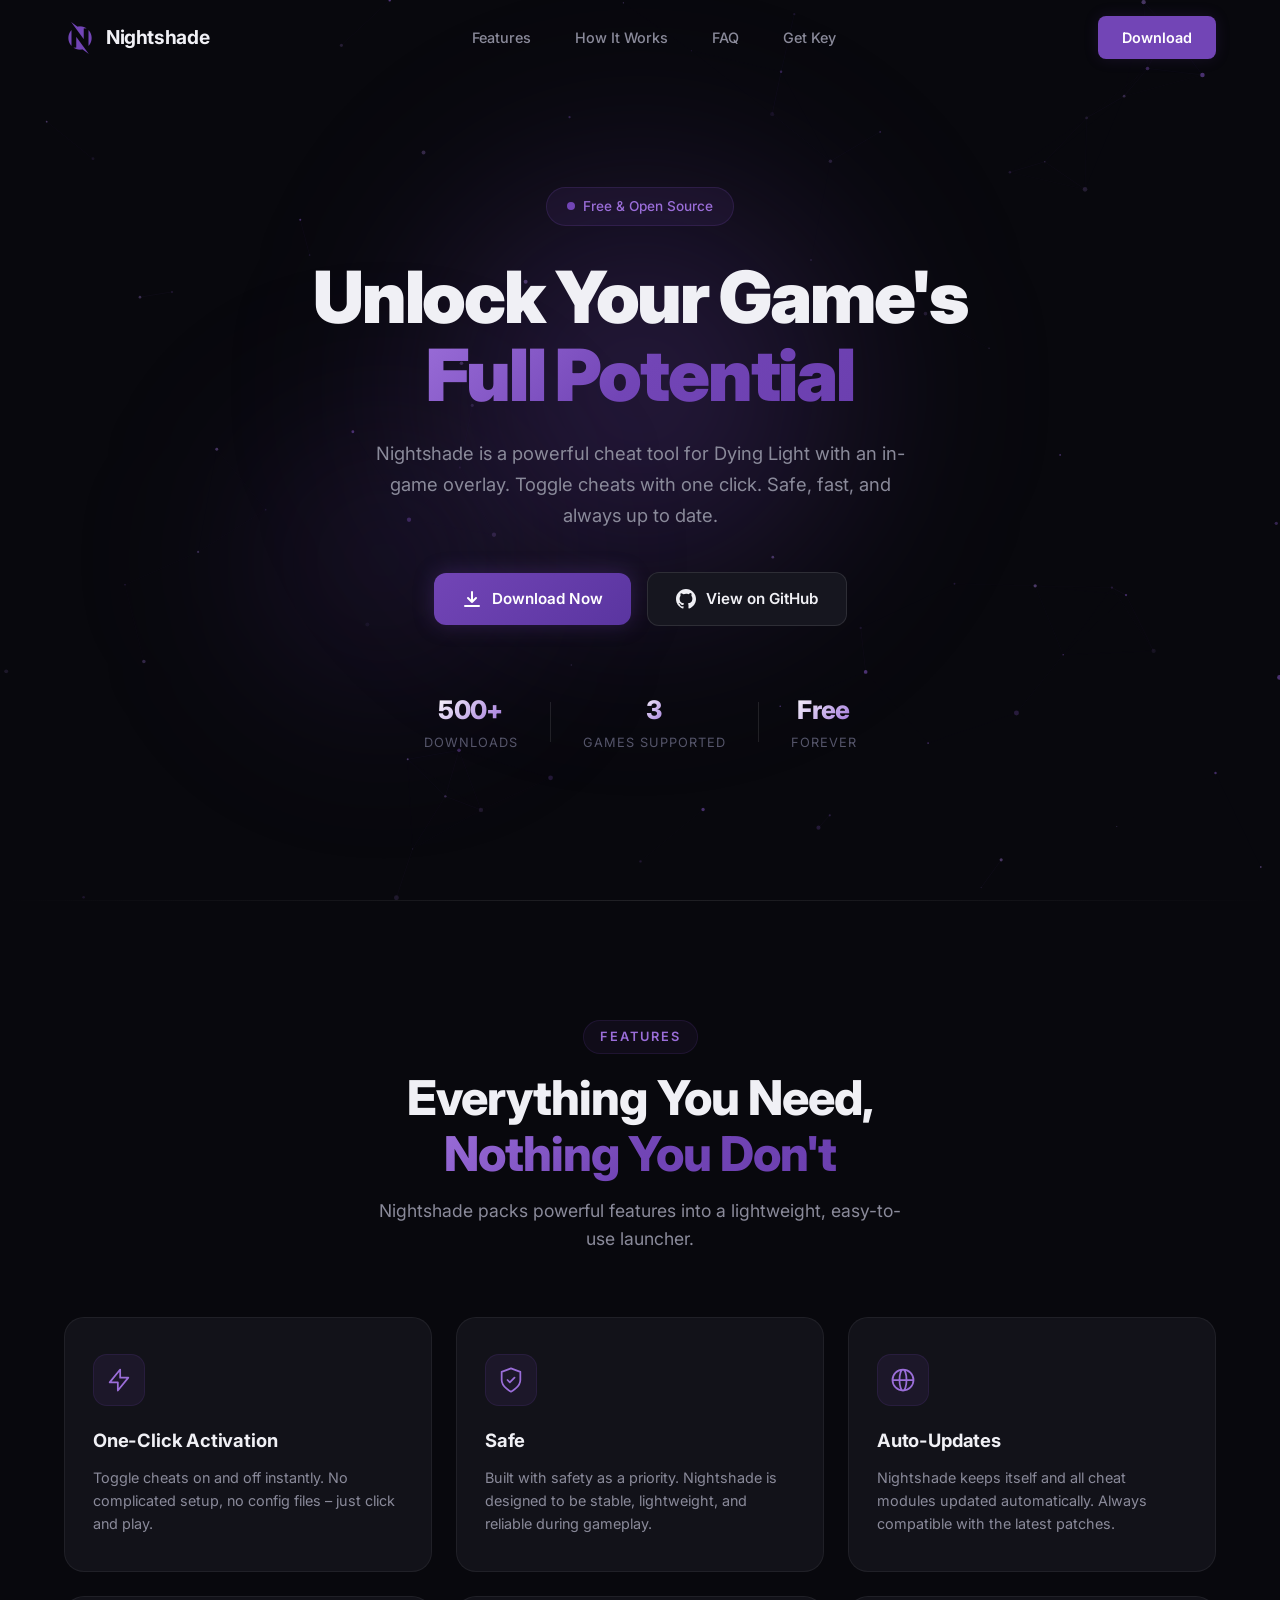
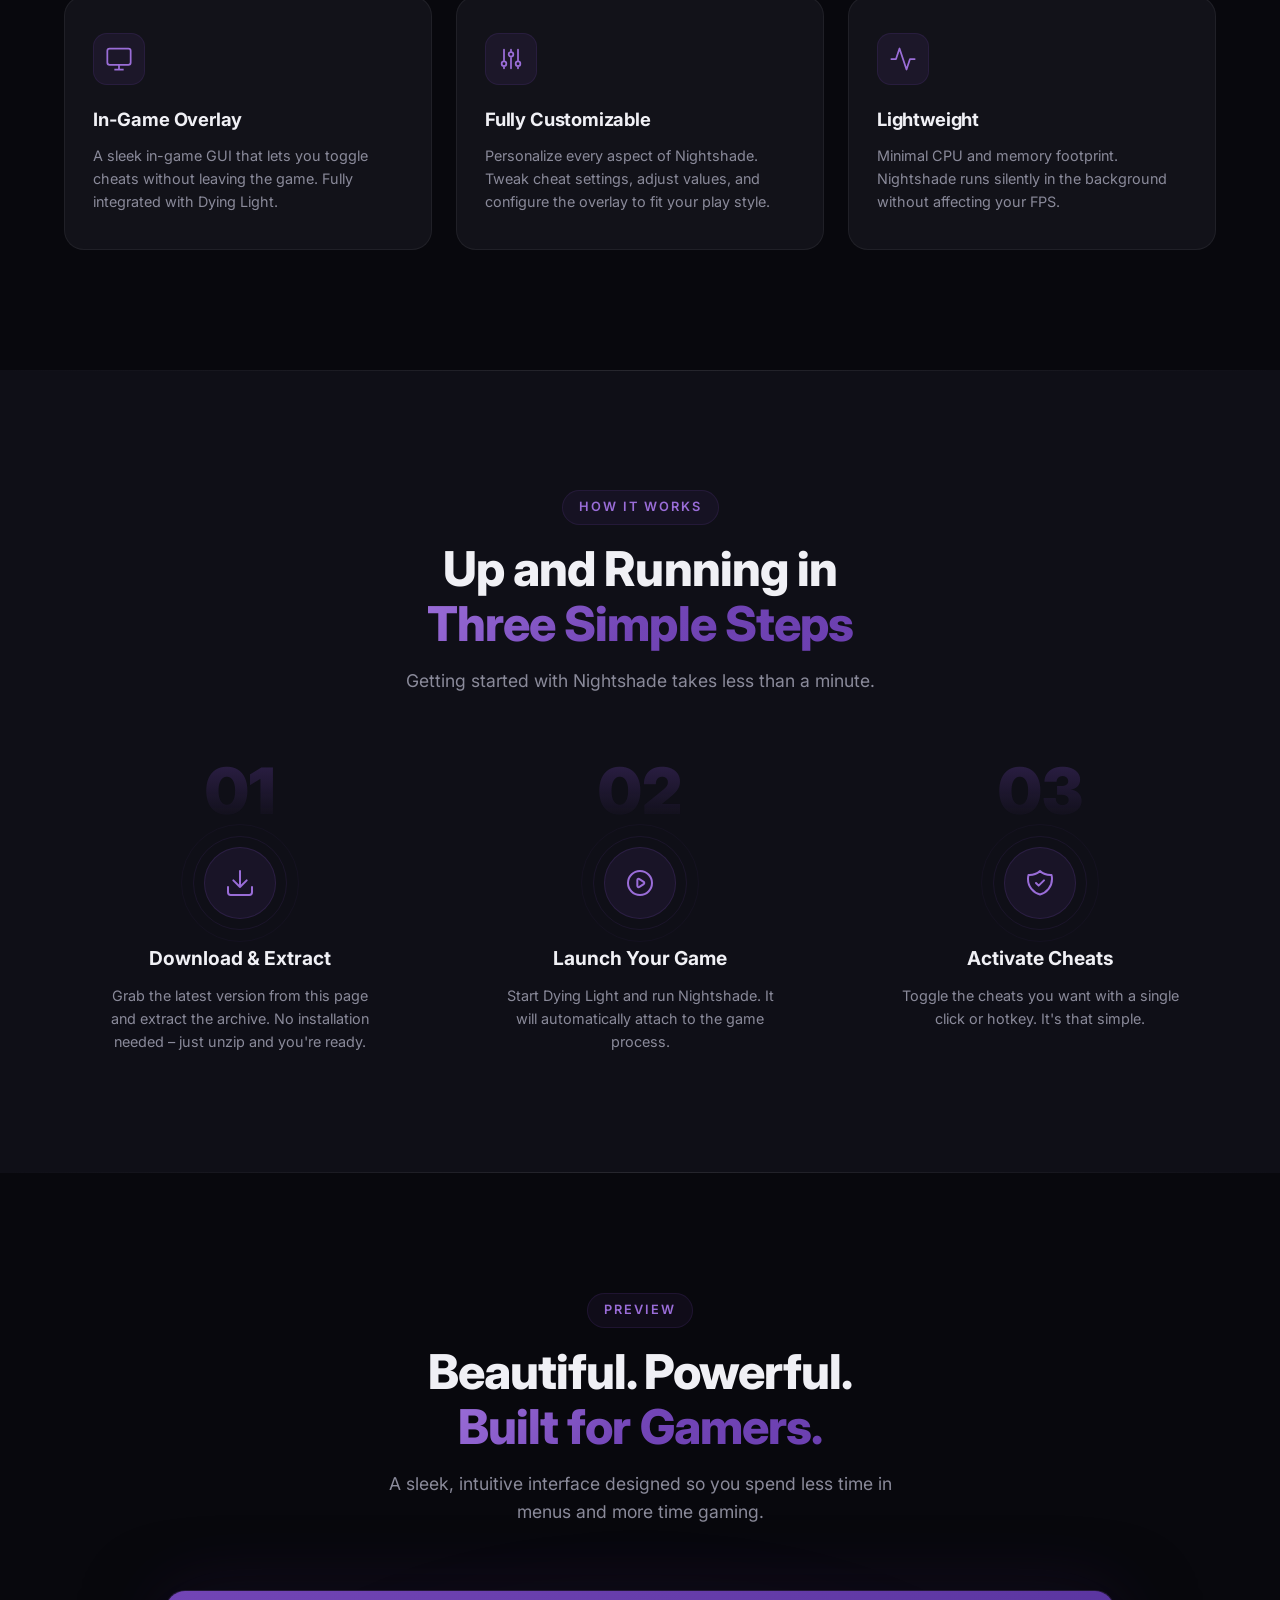
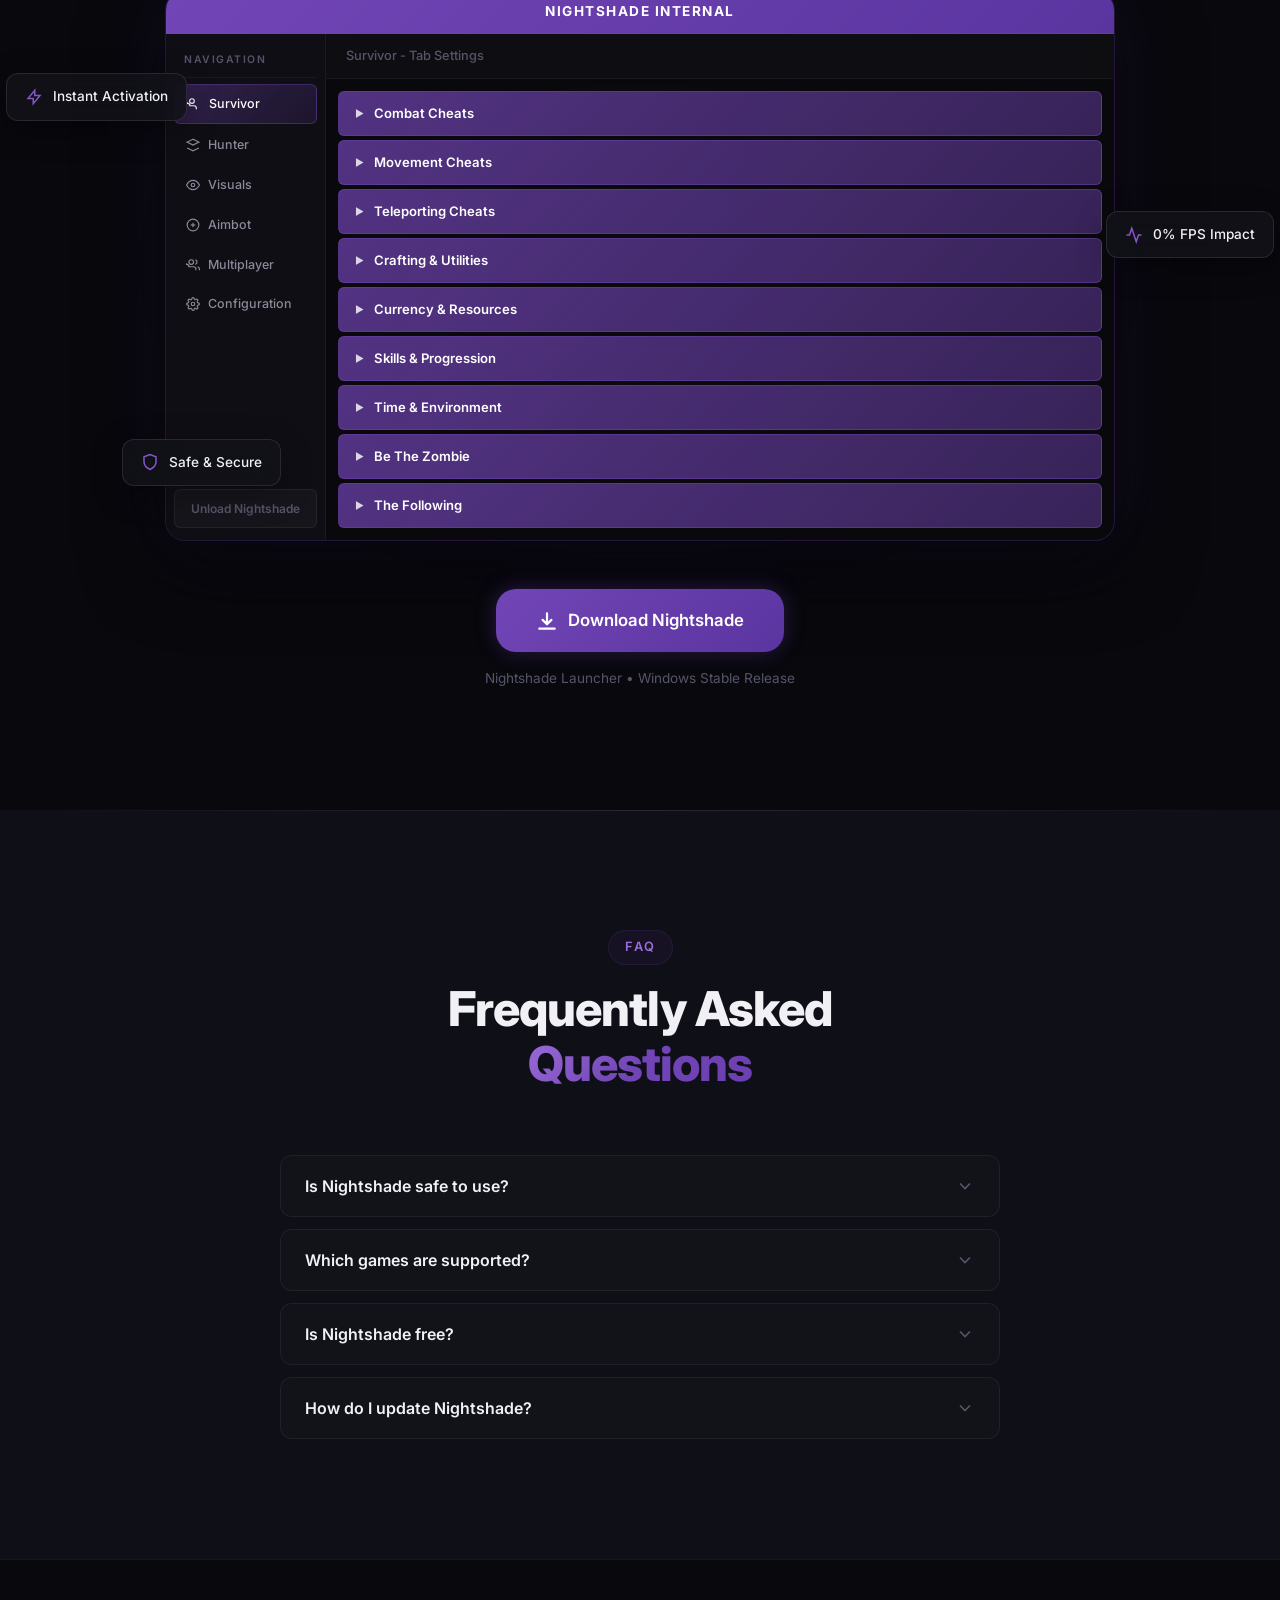
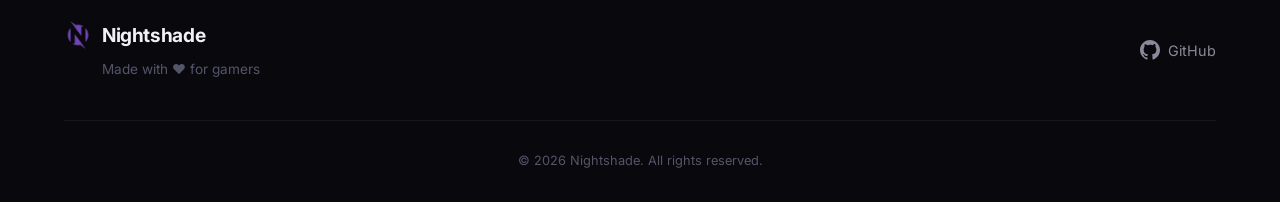
==== commit ebd10a27: "Add files via upload" ====
--- a/index.html
+++ b/index.html
@@ -16,6 +16,7 @@
     <link rel="preconnect" href="https://fonts.gstatic.com" crossorigin>
     <link href="https://fonts.googleapis.com/css2?family=Inter:wght@300;400;500;600;700;800;900&display=swap"
         rel="stylesheet">
+    <link rel="icon" type="image/png" href="logo.png">
     <link rel="stylesheet" href="style.css">
 </head>
 
@@ -30,7 +31,7 @@
                 <li><a href="#features">Features</a></li>
                 <li><a href="#how-it-works">How It Works</a></li>
                 <li><a href="#faq">FAQ</a></li>
-                <li><a href="getkey.html" class="nav-link-highlight">Get Key</a></li>
+                <li><a href="getkey.html">Get Key</a></li>
             </ul>
             <a href="#download" class="nav-cta">Download</a>
             <button class="hamburger" id="hamburger" aria-label="Toggle menu">
@@ -145,7 +146,18 @@
                     <p>A sleek in-game GUI that lets you toggle cheats without leaving the game. Fully integrated with
                         Dying Light.</p>
                 </div>
-
+                <div class="feature-card" data-animate>
+                    <div class="feature-icon">
+                        <svg width="28" height="28" viewBox="0 0 24 24" fill="none" stroke="currentColor"
+                            stroke-width="1.5">
+                            <path d="M12 6V4m0 2a2 2 0 100 4m0-4a2 2 0 110 4m-6 8a2 2 0 100-4m0 4a2 2 0 110-4m0 4v2m0-6V4m6 6v10m6-2a2 2 0 100-4m0 4a2 2 0 110-4m0 4v2m0-6V4"
+                                stroke-linecap="round" stroke-linejoin="round" />
+                        </svg>
+                    </div>
+                    <h3>Fully Customizable</h3>
+                    <p>Personalize every aspect of Nightshade. Tweak cheat settings, adjust values, and configure the
+                        overlay to fit your play style.</p>
+                </div>
                 <div class="feature-card" data-animate>
                     <div class="feature-icon">
                         <svg width="28" height="28" viewBox="0 0 24 24" fill="none" stroke="currentColor"
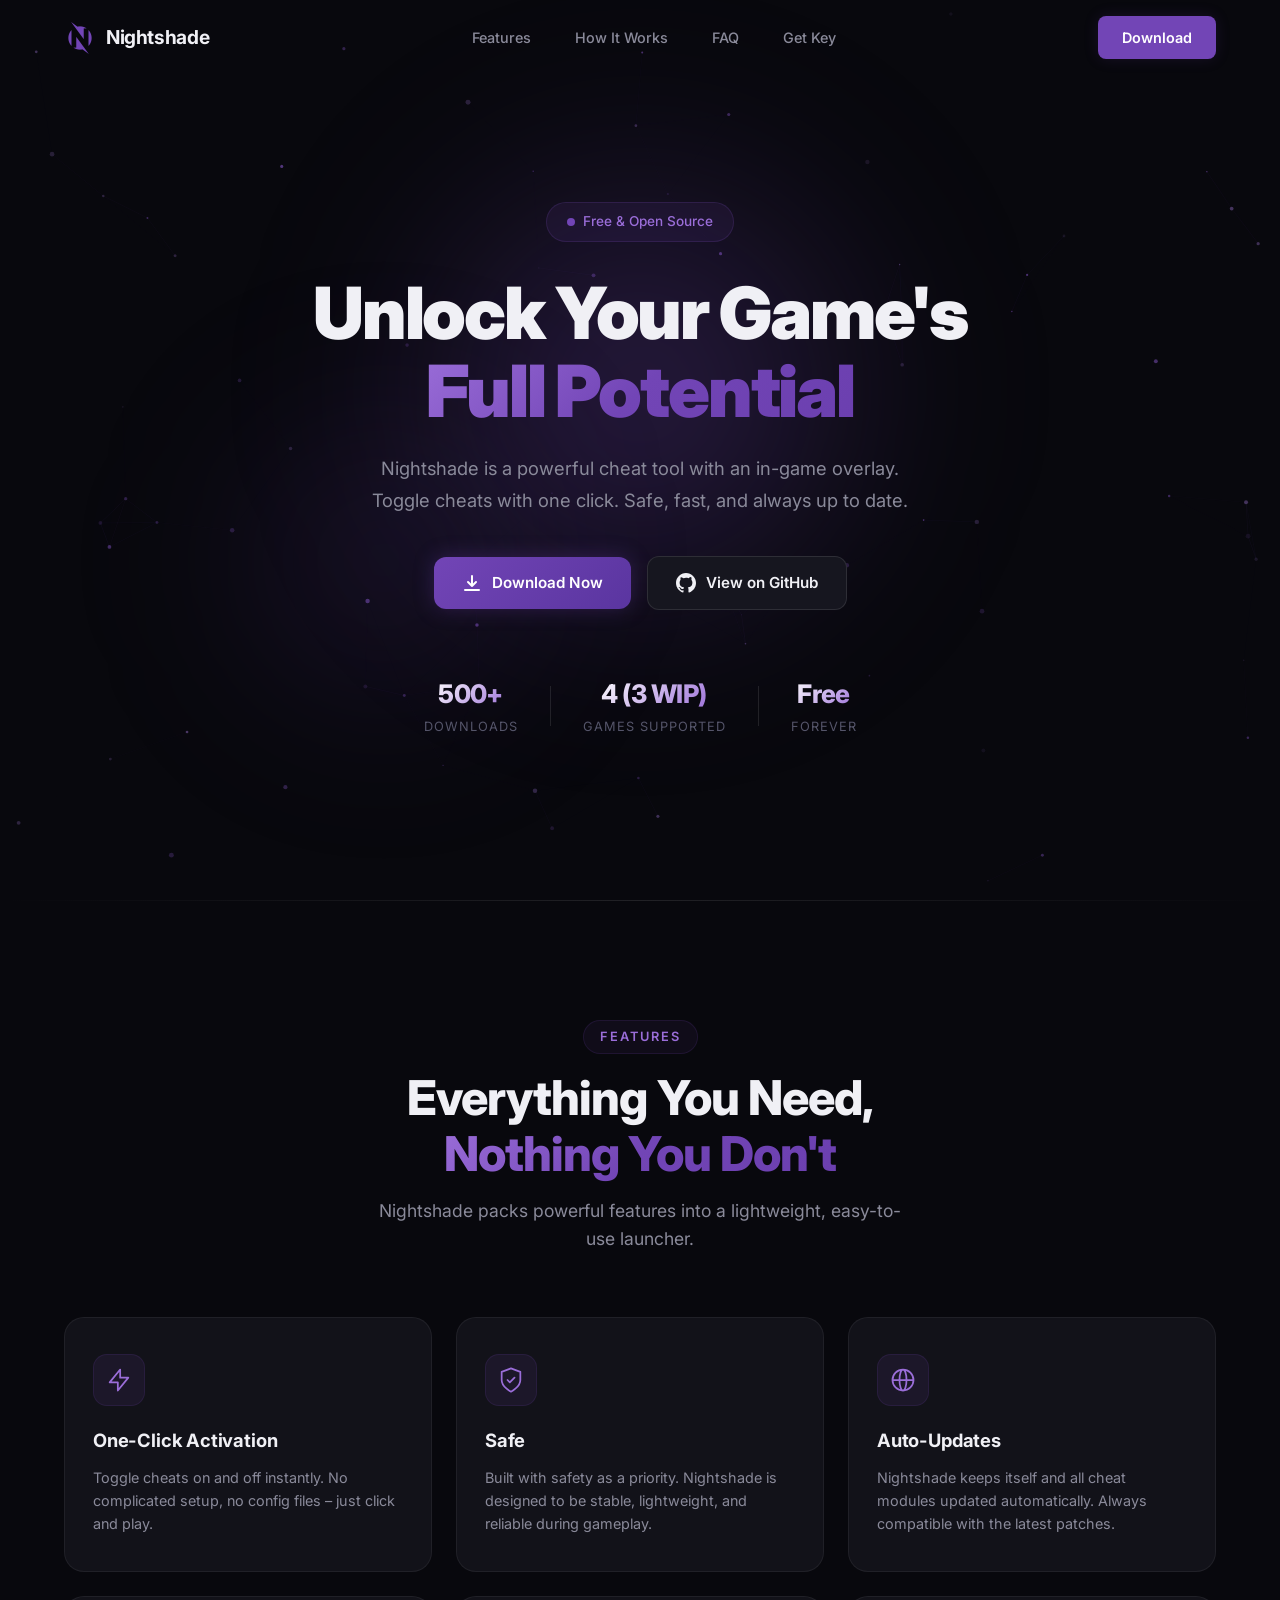
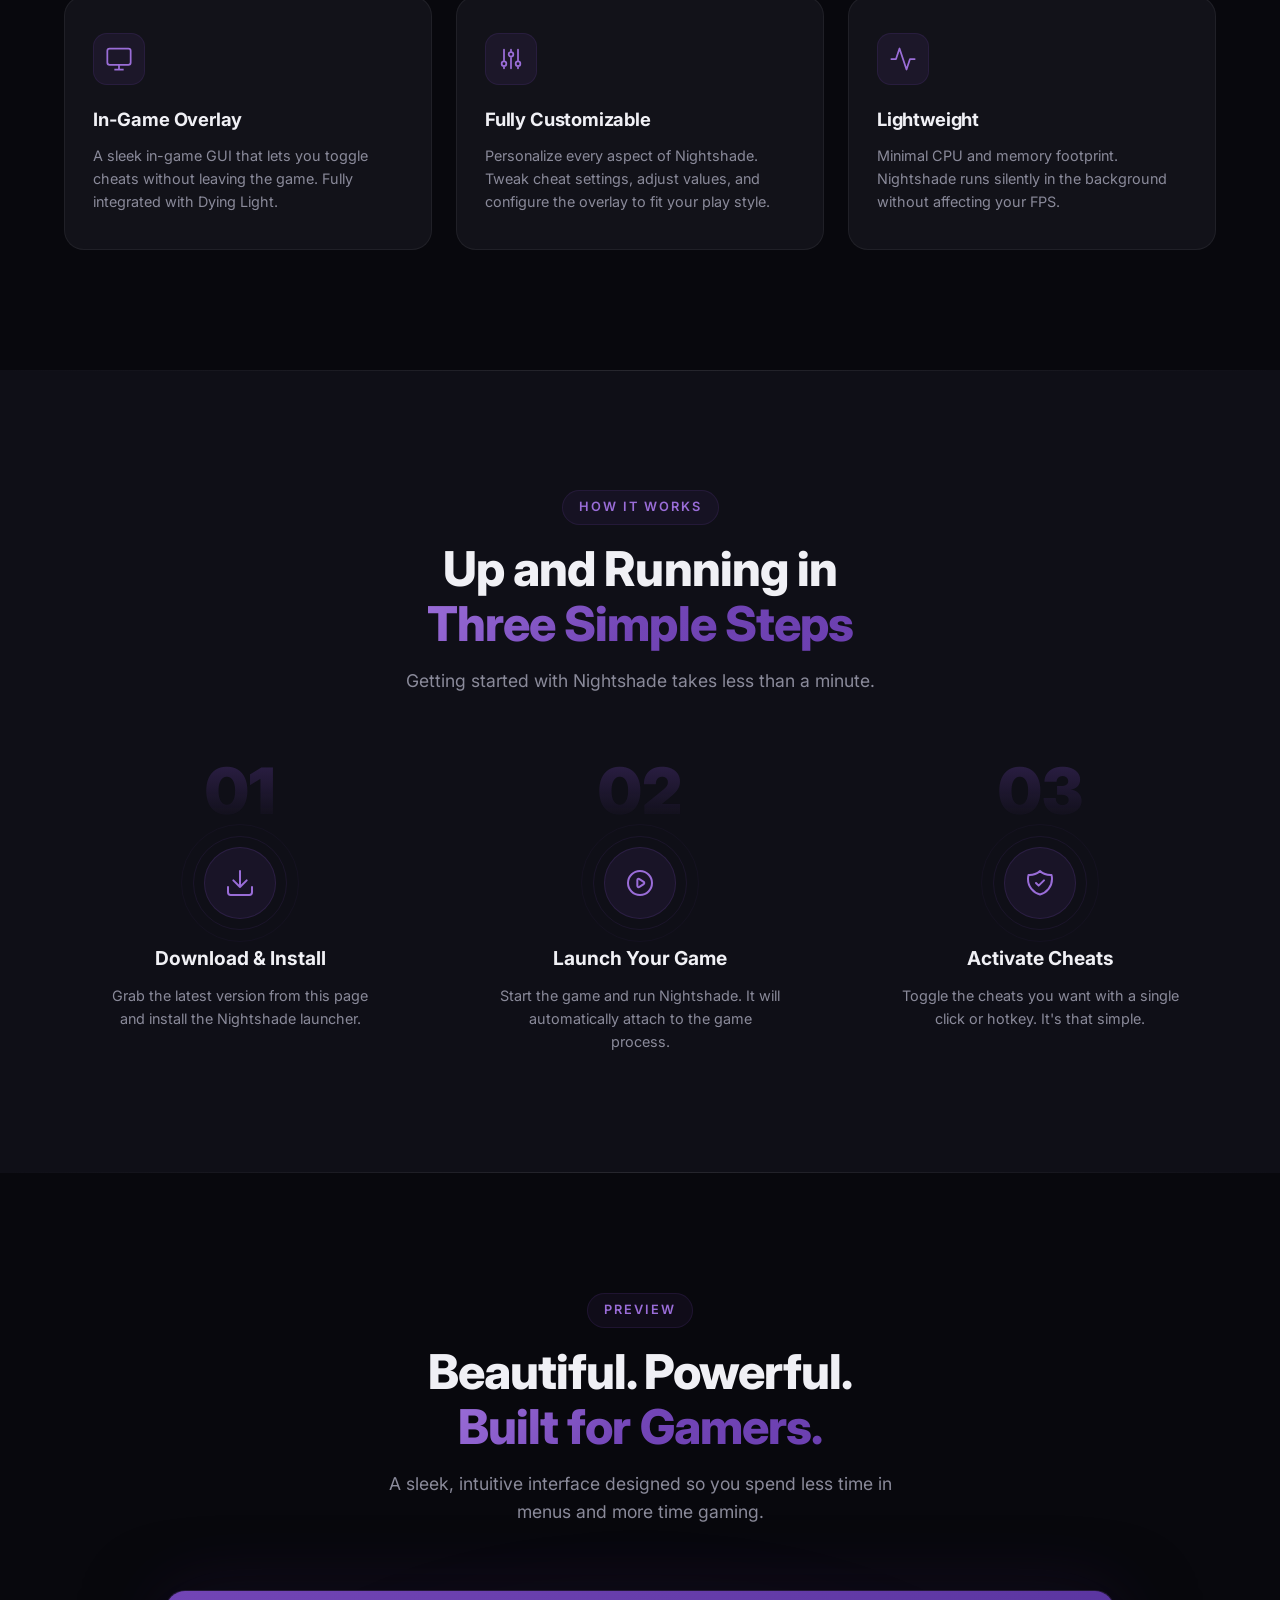
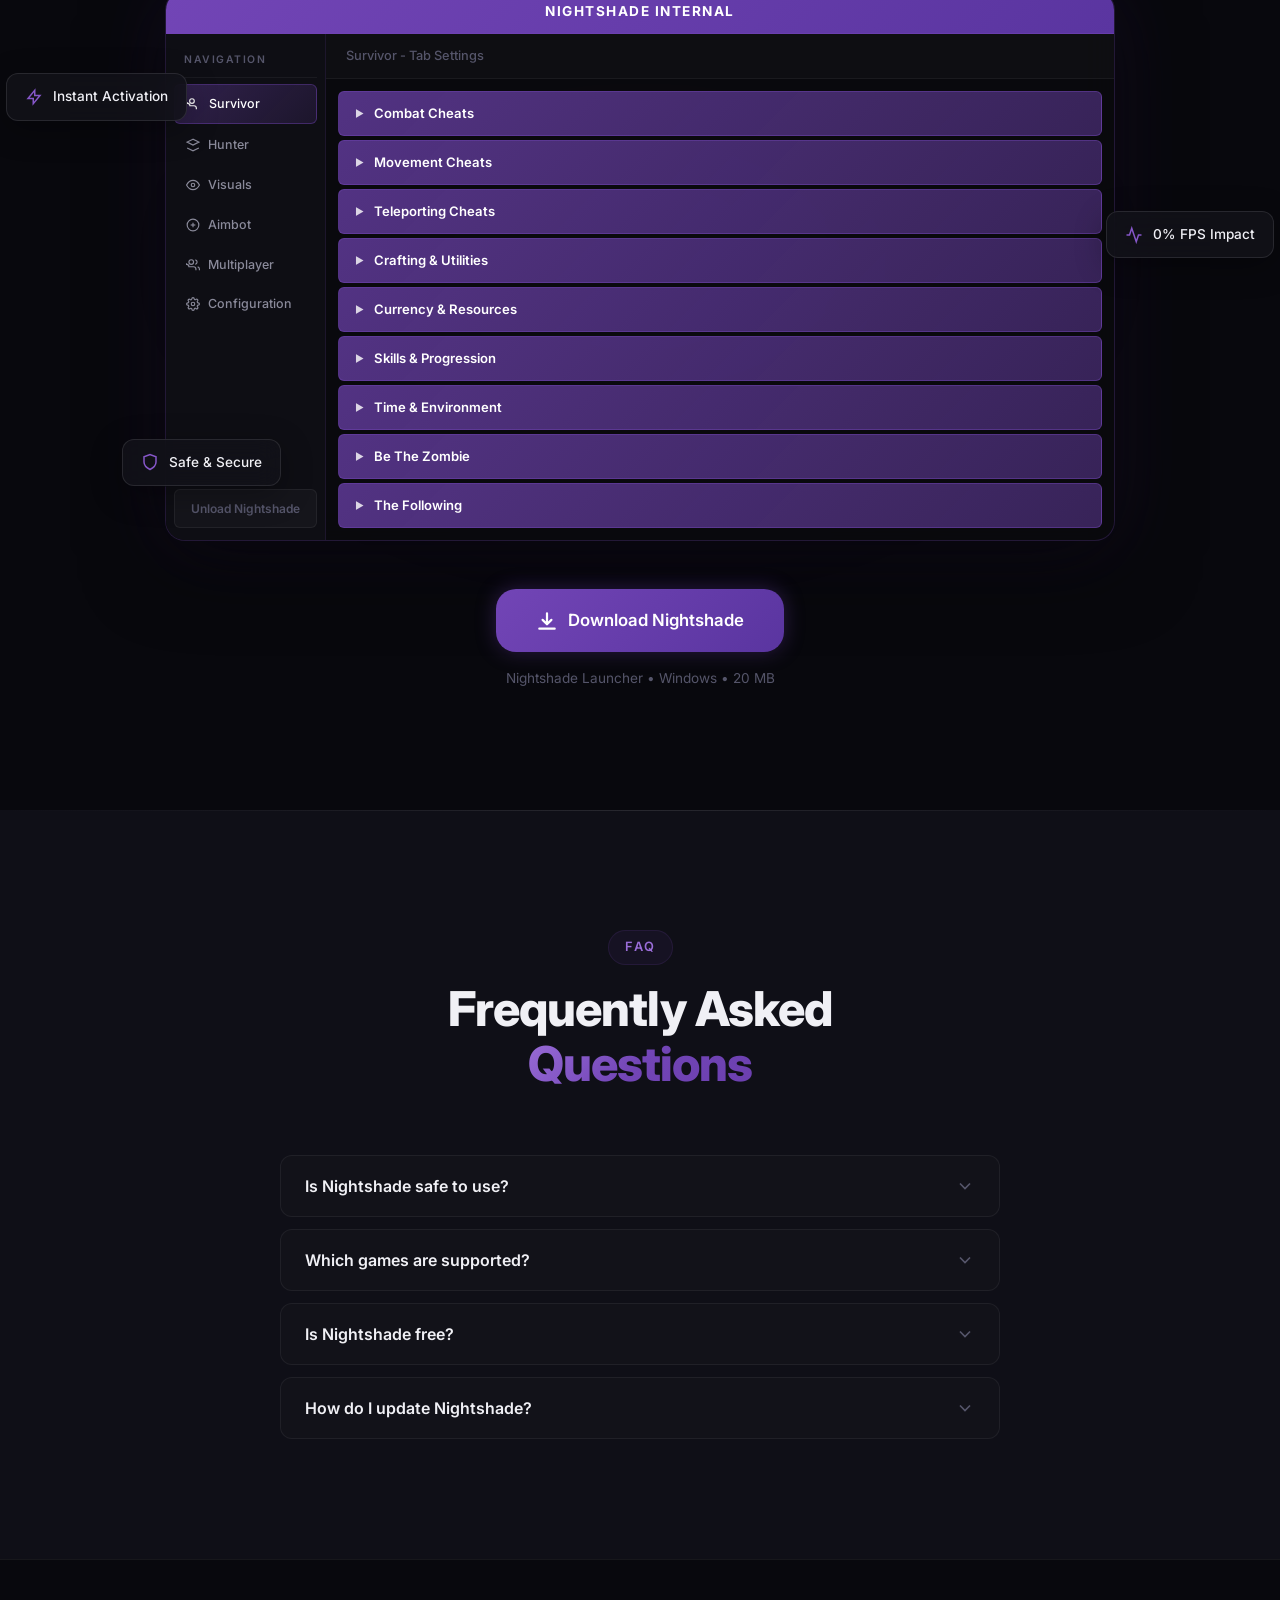
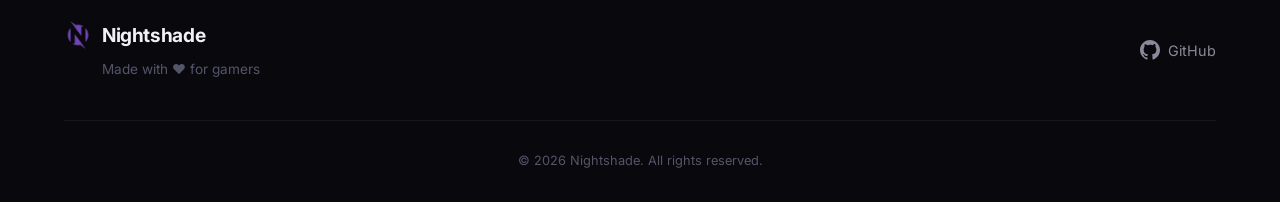
==== commit dcf1aa2d: "Add thanks.html, fix bugs, fix visuals." ====
--- a/index.html
+++ b/index.html
@@ -53,15 +53,15 @@
                 Free & Open Source
             </div>
             <h1>Unlock Your Game's<br><span class="text-gradient">Full Potential</span></h1>
-            <p class="hero-subtitle">Nightshade is a powerful cheat tool for Dying Light with an in-game overlay. Toggle
+            <p class="hero-subtitle">Nightshade is a powerful cheat tool with an in-game overlay. Toggle
                 cheats with one click. Safe, fast, and always up to date.</p>
             <div class="hero-actions">
-                <a href="#download" class="btn btn-primary btn-lg" id="heroDownload">
+                <a href="thanks.html" class="btn btn-primary btn-lg" id="heroDownload">
                     <svg width="20" height="20" viewBox="0 0 20 20" fill="none">
                         <path d="M10 3v10m0 0l-4-4m4 4l4-4M3 17h14" stroke="currentColor" stroke-width="2"
                             stroke-linecap="round" stroke-linejoin="round" />
                     </svg>
-                    Download Now
+                    <span>Download Now</span>
                 </a>
                 <a href="https://github.com" target="_blank" class="btn btn-ghost btn-lg">
                     <svg width="20" height="20" viewBox="0 0 20 20" fill="currentColor">
@@ -78,7 +78,7 @@
                 </div>
                 <div class="stat-divider"></div>
                 <div class="stat">
-                    <span class="stat-number">3</span>
+                    <span class="stat-number">4 (3 WIP)</span>
                     <span class="stat-label">Games Supported</span>
                 </div>
                 <div class="stat-divider"></div>
@@ -191,9 +191,8 @@
                                     stroke-linecap="round" stroke-linejoin="round" />
                             </svg>
                         </div>
-                        <h3>Download & Extract</h3>
-                        <p>Grab the latest version from this page and extract the archive. No installation needed – just
-                            unzip and you're ready.</p>
+                        <h3>Download & Install</h3>
+                        <p>Grab the latest version from this page and install the Nightshade launcher.</p>
                     </div>
                 </div>
                 <div class="step" data-animate>
@@ -209,7 +208,7 @@
                             </svg>
                         </div>
                         <h3>Launch Your Game</h3>
-                        <p>Start Dying Light and run Nightshade. It will automatically attach to the game process.</p>
+                        <p>Start the game and run Nightshade. It will automatically attach to the game process.</p>
                     </div>
                 </div>
                 <div class="step" data-animate>
@@ -368,14 +367,14 @@
                 </div>
             </div>
             <div class="download-section">
-                <a href="#download" class="btn btn-primary btn-xl">
+                <a href="thanks.html" class="btn btn-primary btn-xl">
                     <svg width="22" height="22" viewBox="0 0 20 20" fill="none">
                         <path d="M10 3v10m0 0l-4-4m4 4l4-4M3 17h14" stroke="currentColor" stroke-width="2"
                             stroke-linecap="round" stroke-linejoin="round" />
                     </svg>
-                    Download Nightshade
+                    <span>Download Nightshade</span>
                 </a>
-                <span class="download-info">Nightshade Launcher • Windows Stable Release</span>
+                <span class="download-info">Nightshade Launcher • Windows • 20 MB</span>
             </div>
         </div>
     </section>
